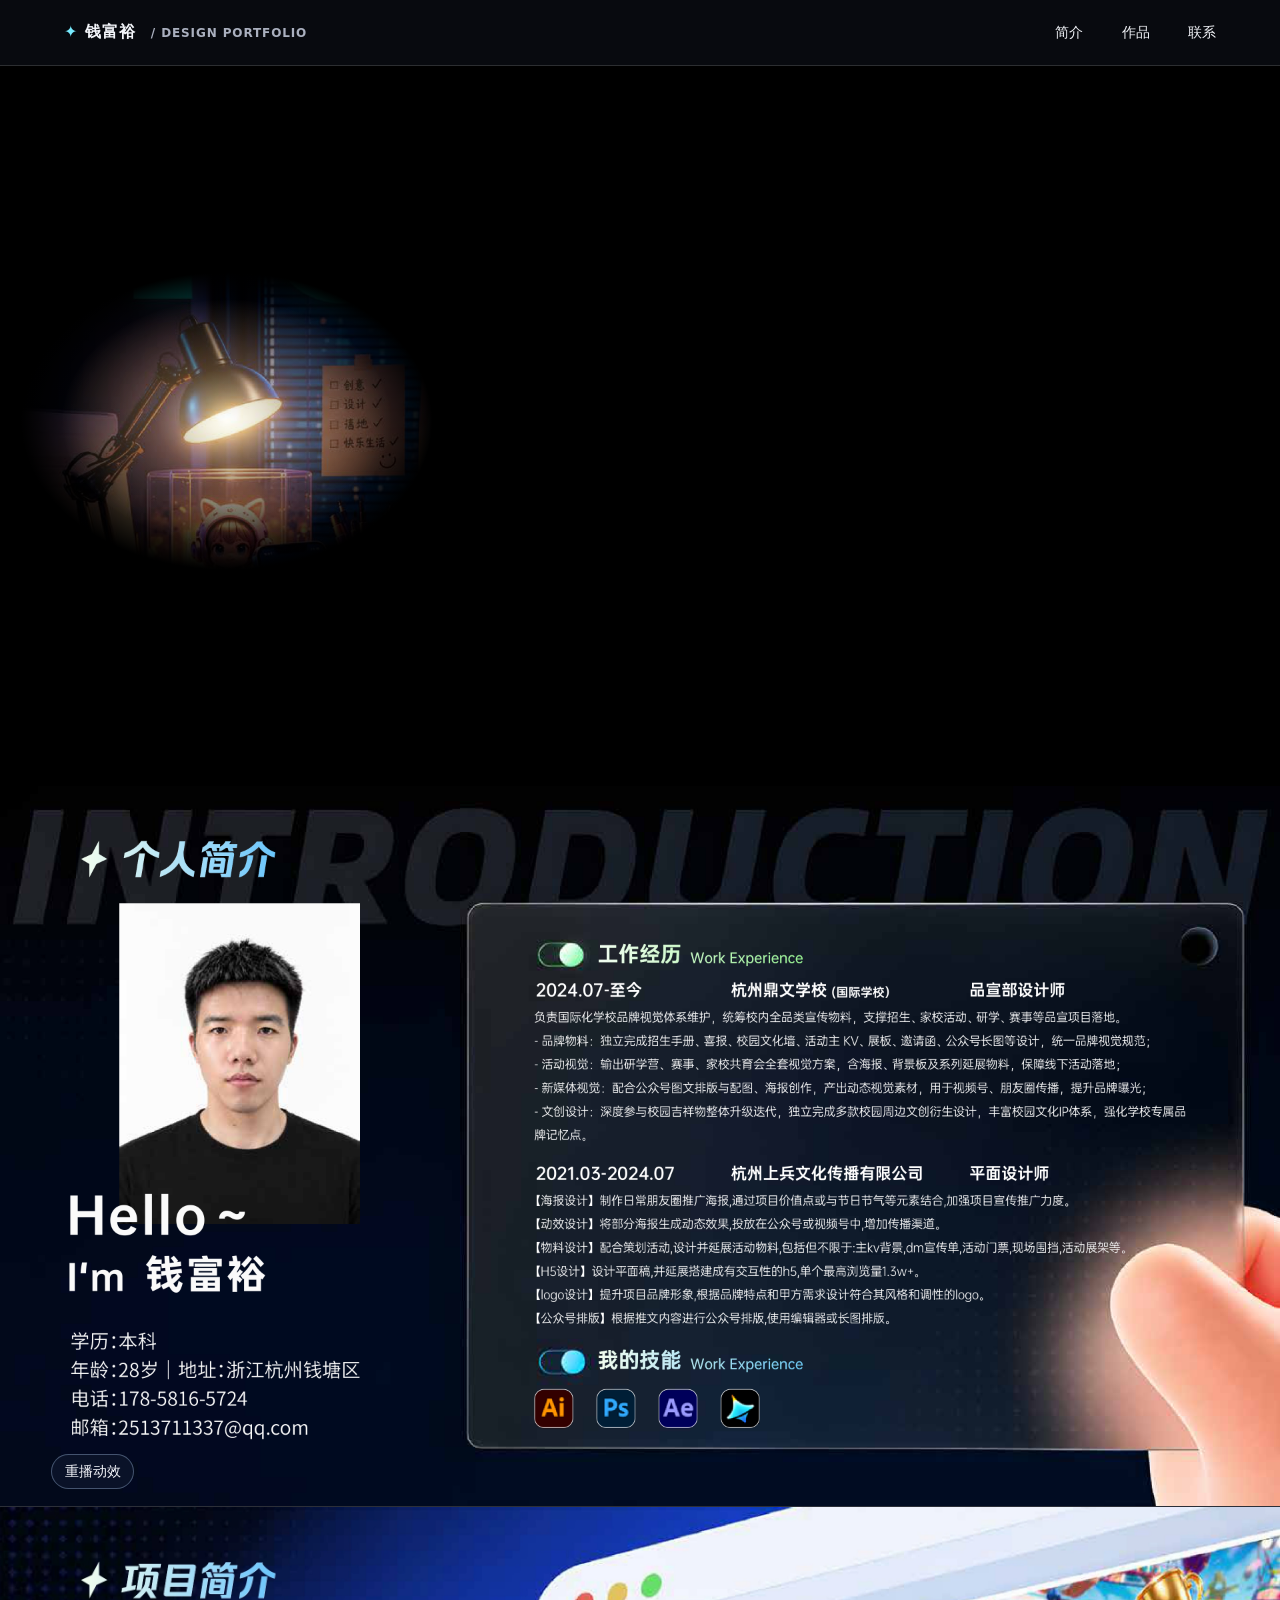
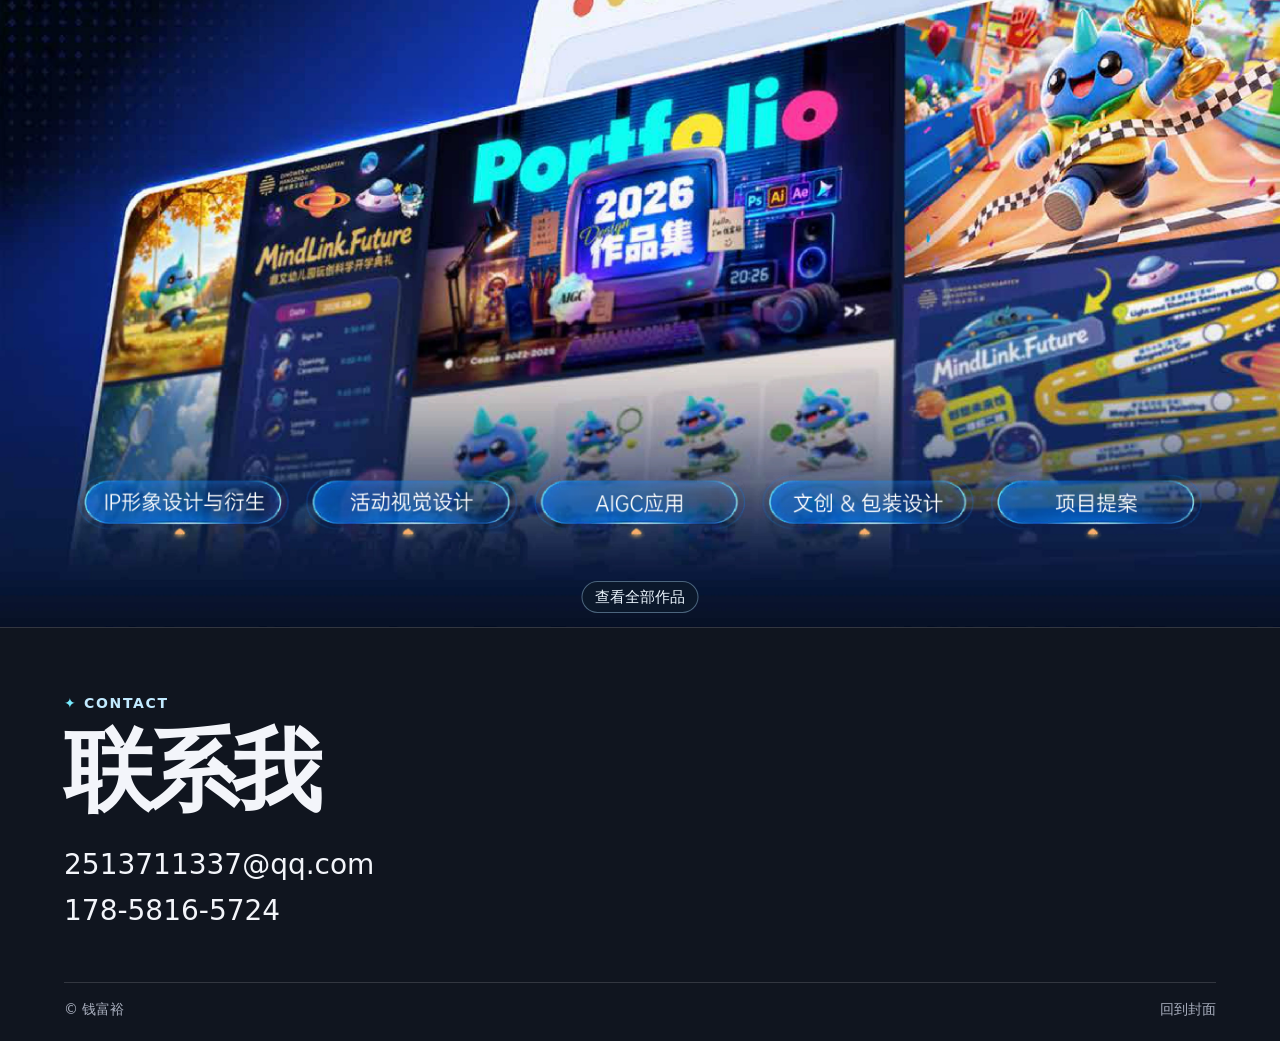
==== index.html @ 204f8e13 "Refresh portfolio artwork and feature Fun Sports Day under AIGC" ====
<!doctype html>
<html lang="zh-CN">
<head>
<meta charset="utf-8">
<meta name="viewport" content="width=device-width, initial-scale=1">
<meta name="description" content="钱富裕的视觉品牌设计作品集，涵盖 IP 形象、活动视觉、AIGC、文创包装与项目提案。">
<title>钱富裕 · 视觉品牌设计作品集</title>
<link rel="stylesheet" href="style.css?v=14">
<script defer src="app.js?v=14"></script>
<noscript><style>.cover .lamp-darkness{display:none!important}</style></noscript>
</head>
<body>
<header class="bar"><a class="brand" href="#home"><span class="mark">✦</span> 钱富裕 <span class="brand-en">/ DESIGN PORTFOLIO</span></a><nav aria-label="网站导航"><a href="#about">简介</a><a href="#work">作品</a><a href="#contact">联系</a></nav></header>
<main id="home">
<section class="cover is-lamp-starting" aria-label="钱富裕 2026 视觉品牌设计作品集">
<picture class="cover-art">
<source media="(max-width: 760px)" srcset="media/cover-960.webp?v=14 960w, media/cover-1440.webp?v=14 1440w" sizes="100vw">
<img src="media/cover-latest.webp?v=14" width="3840" height="2160" alt="原版作品集封面：霓虹色 Portfolio 字样与显示着 2026 作品集的复古电脑" decoding="async" fetchpriority="high">
</picture>
<picture class="cover-art cover-off" aria-hidden="true">
<source media="(max-width: 760px)" srcset="media/cover-off-960.webp?v=14 960w, media/cover-off-1440.webp?v=14 1440w" sizes="100vw">
<img src="media/cover-off-latest.webp?v=14" width="3840" height="2160" alt="" decoding="async" fetchpriority="high">
</picture>
<div class="lamp-darkness" aria-hidden="true"></div><div class="lamp-glow" aria-hidden="true"></div>
<div class="ambient" aria-hidden="true"></div><div class="spill" aria-hidden="true"></div><div class="screen" aria-hidden="true"><span class="crt-tear"></span></div>
<button class="light-control" type="button" aria-label="点亮电脑屏幕" aria-pressed="false"></button>
<a class="cover-next" href="#about" aria-label="浏览个人简介"></a>
</section>
<section id="about" class="about" aria-labelledby="about-title">
<div class="intro-art" aria-hidden="true">
<img class="intro-base" loading="lazy" fetchpriority="low" src="media/intro-base-complete.webp?v=14" width="3840" height="2160" alt="">
<div class="intro-grip">
<img loading="lazy" fetchpriority="low" src="media/intro-grip-latest.webp?v=14" width="2448" height="1815" alt="">
<div class="intro-copy">
<img loading="lazy" fetchpriority="low" src="media/intro-copy-latest.webp?v=14" width="2448" height="1815" alt="">
<img loading="lazy" fetchpriority="low" src="media/intro-copy-latest.webp?v=14" width="2448" height="1815" alt="">
<img loading="lazy" fetchpriority="low" src="media/intro-copy-latest.webp?v=14" width="2448" height="1815" alt="">
</div>
</div>
<img class="intro-final" loading="lazy" fetchpriority="low" src="media/intro-final-latest.webp?v=14" width="3840" height="2160" alt="">
</div>
<div class="about-inner">
<div class="profile"><p class="eyebrow"><span>✦</span> 个人简介</p><img src="media/portrait.webp" width="251" height="334" alt="钱富裕的肖像" loading="lazy"><h1 id="about-title"><span>Hello~</span><br>我是钱富裕</h1><p>视觉品牌设计师 · 5 年经验<br>浙江杭州 · 本科</p></div>
<div class="throw-stage">
<article class="glass"><div class="glass-copy">
<p class="eyebrow"><span class="switch"></span> 工作经历 <small>Work Experience</small></p>
<div class="job"><div class="job-top"><h2>杭州鼎文学校（国际学校）</h2><time>2024.07 — 至今</time></div><p class="role">品宣部设计师</p><p>维护学校品牌视觉体系，负责招生物料、校园活动主视觉及新媒体设计，参与校园吉祥物迭代与文创衍生。</p></div>
<div class="job"><div class="job-top"><h2>杭州上兵文化传播有限公司</h2><time>2021.03 — 2024.07</time></div><p class="role">平面设计师</p><p>负责推广海报、活动视觉及物料延展，并参与动效、H5、标志设计与公众号排版。</p></div>
<p class="eyebrow skill-title"><span class="switch blue"></span> 我的技能</p><ul class="skills"><li>Illustrator</li><li>Photoshop</li><li>After Effects</li></ul>
</div></article>

</div>
</div>
<button id="replay" class="replay" type="button" hidden>重播动效</button>
</section>
<section id="work" class="work-section" aria-labelledby="work-title">
<div class="work-curtain" hidden>
<img class="project-back" loading="lazy" fetchpriority="low" src="media/project-back.webp?v=14" width="2880" height="1620" alt="">
<img class="project-lights" loading="lazy" fetchpriority="low" src="media/project-lights.webp?v=14" width="2880" height="192" alt="">
<div class="curtain-categories" role="group" aria-label="浏览作品分类"></div>
<button class="curtain-all" type="button">查看全部作品</button>
</div>
<div class="work wrap">
<div class="work-head"><h2 id="work-title" tabindex="-1">精选作品 <span>Portfolio</span></h2><button class="replay work-index" type="button" hidden>分类导航</button></div>
<div id="filters" class="filters" aria-label="按项目类型筛选"></div><div id="projects" class="projects"></div>
</div>
</section>
</main>
<footer id="contact"><div class="wrap"><p class="eyebrow"><span>✦</span> CONTACT</p><h2>联系我</h2><a href="mailto:2513711337@qq.com">2513711337@qq.com</a><a href="tel:+8617858165724">178-5816-5724</a><div class="footer-end"><span>© 钱富裕</span><a href="#home">回到封面</a></div></div></footer>
<dialog id="detail" aria-labelledby="case-title"><div class="dialog-bar"><p>项目详情</p><form method="dialog"><button aria-label="关闭项目">关闭 <span aria-hidden="true">×</span></button></form></div><div class="case-content"><p id="case-category" class="eyebrow"></p><h2 id="case-title"></h2><p id="case-description"></p><div id="case-images"></div></div></dialog>
</body>
</html>
---- style.css ----
:root{color-scheme:dark;--ink:#f3f5fa;--sub:#aab0bf;--rim:#ffffff25;--accent:#78ebff;--bg:#090b10}
*{box-sizing:border-box}html{scroll-behavior:smooth;scroll-padding-top:70px}body{margin:0;background:var(--bg);color:var(--ink);font:16px/1.65 Inter,system-ui,"PingFang SC","Microsoft YaHei",sans-serif}body:has(dialog[open]){overflow:hidden}a{color:inherit;text-decoration:none}button{font:inherit;color:inherit;cursor:pointer}button:focus-visible,a:focus-visible{outline:2px solid var(--accent);outline-offset:5px}img{display:block;max-width:100%}h1,h2,p{margin:0}.bar{height:66px;background:#090b10ee;backdrop-filter:blur(16px);display:flex;align-items:center;justify-content:space-between;padding:0 max(5vw,20px);position:sticky;top:0;z-index:5;border-bottom:1px solid var(--rim)}.brand{font-weight:700;letter-spacing:.055em}.mark,.eyebrow span{color:var(--accent)}.brand-en{font-size:12px;color:var(--sub);margin-left:9px}.bar nav{display:flex;gap:clamp(18px,3vw,46px);font-size:14px}.bar a:hover,footer a:hover{color:var(--accent)}.cover{position:relative;isolation:isolate;max-width:min(100%,calc((100svh - 66px) * 16 / 9));margin:auto;overflow:hidden}.cover-art{display:block}.cover-art img{width:100%;height:auto}.screen,.spill{position:absolute;pointer-events:none;opacity:var(--light,0);transition:opacity .25s}.screen{inset:32% 35.6% 29.7% 36.4%;border-radius:13%;background:radial-gradient(ellipse at var(--sx,50%) var(--sy,50%),#d3fbff 0%,#72acff90 27%,#5667ff22 74%);mix-blend-mode:screen;box-shadow:0 0 26px #619bff,0 0 9px #c0eeff inset}.spill{inset:10% 19% 2%;background:radial-gradient(ellipse,#6c68ff40,transparent 67%);mix-blend-mode:screen}.light-control,.cover-next{position:absolute;border:0;background:none}.light-control{inset:32% 35.6% 29.7% 36.4%;border-radius:13%;cursor:crosshair}.cover-next{inset:87% 2.3% 1% 88%;border-radius:10px}
.about{position:relative;background:#080c16;border-bottom:1px solid var(--rim)}
.intro-art{position:relative;isolation:isolate;aspect-ratio:16/9;overflow:hidden;width:min(100%,1920px);margin:auto}
.intro-art img{width:100%;height:100%}
.intro-base,.intro-final,.intro-grip,.intro-copy,.intro-copy img{position:absolute}
.intro-base,.intro-final,.intro-copy,.intro-copy img{inset:0}
.intro-grip{inset:15.9722% 0 0 36.25%;opacity:0;transform-origin:90% 65%}
.intro-copy img{opacity:0}
.intro-copy img:nth-child(1){clip-path:inset(0 0 59% 0)}
.intro-copy img:nth-child(2){clip-path:inset(41% 0 28% 0)}
.intro-copy img:nth-child(3){clip-path:inset(72% 0 0 0)}
.intro-art.is-ready .intro-final{opacity:0}
.intro-art.is-playing .intro-grip{animation:intro-swing 1.32s both}
.intro-art.is-playing .intro-copy img{animation:intro-type .46s 1.36s both}
.intro-art.is-playing .intro-copy img:nth-child(2){animation-delay:1.51s}
.intro-art.is-playing .intro-copy img:nth-child(3){animation-delay:1.66s}
.intro-art.is-playing .intro-final{animation:intro-freeze .16s 2.16s both}
@keyframes intro-swing{
  0%{opacity:0;transform:translateX(108%) rotate(16deg)}
  18%{opacity:1}
  54%{transform:translateX(-2.4%) rotate(-4.5deg)}
  73%{transform:translateX(.8%) rotate(2deg)}
  89%{transform:translateX(-.25%) rotate(-.7deg)}
  100%{opacity:1;transform:none}
}
@keyframes intro-type{from{opacity:0}to{opacity:1}}
@keyframes intro-freeze{to{opacity:1}}
.about-inner{position:absolute;width:1px;height:1px;padding:0;margin:-1px;overflow:hidden;clip-path:inset(50%);white-space:nowrap}
.wrap{width:min(90%,1320px);margin:auto}
.eyebrow{font-size:14px;font-weight:700;letter-spacing:.12em;color:#c1eaff}
.replay,.filters button,.dialog-bar button{background:none;border:1px solid var(--rim);border-radius:999px;padding:7px 15px;font-size:14px}
.replay{display:block;margin:12px max(5vw,20px) 16px auto}.replay[hidden]{display:none}
.replay:hover,.filters button:hover,.dialog-bar button:hover{border-color:var(--accent)}
.work{padding:clamp(62px,9vw,144px) 0}.work-head{display:flex;justify-content:space-between;align-items:end;gap:16px;margin-bottom:22px}.work-head h2,footer h2{font-size:clamp(42px,7vw,104px);line-height:1.08;letter-spacing:-.065em;margin-top:8px}.work-head>p{color:var(--sub)}.filters{display:flex;flex-wrap:wrap;gap:8px;margin:28px 0 24px}.filters button[aria-pressed=true]{background:var(--ink);color:var(--bg);border-color:var(--ink)}.projects{display:grid;grid-template-columns:repeat(2,minmax(0,1fr));gap:clamp(18px,3vw,42px)}.project{text-align:left;padding:0;border:0;background:none;min-width:0}.project-visual{display:block;aspect-ratio:16/10;overflow:hidden;border-radius:10px;background:#171f2b}.project img{width:100%;height:100%;object-fit:cover;transition:transform .45s}.project:hover img{transform:scale(1.045)}.project strong,.project small{display:block}.project strong{font-size:clamp(19px,2.35vw,34px);margin-top:10px;line-height:1.25}.project small{font-size:14px;color:var(--sub);margin-top:4px}footer{background:#10151f;border-top:1px solid var(--rim);padding:64px 0 20px}footer h2{margin-bottom:22px}footer .wrap>a{display:block;width:fit-content;font-size:clamp(16px,2.3vw,28px)}.footer-end{border-top:1px solid var(--rim);margin-top:48px;padding-top:15px;display:flex;justify-content:space-between;color:var(--sub);font-size:14px}
dialog{background:#111722;color:var(--ink);border:1px solid var(--rim);width:min(1040px,96vw);max-height:92svh;padding:0;border-radius:16px}dialog::backdrop{background:#03060add;backdrop-filter:blur(5px)}.dialog-bar{position:sticky;top:0;background:#111722f7;display:flex;align-items:center;justify-content:space-between;border-bottom:1px solid var(--rim);padding:12px clamp(16px,4vw,48px);z-index:1}.case-content{padding:clamp(16px,4vw,48px)}.case-content h2{font-size:clamp(28px,5vw,64px);line-height:1.16;margin:10px 0}.case-content>p:not(.eyebrow){color:var(--sub);margin-bottom:26px}.case-content figure{margin:0 0 12px}.case-content img{width:100%;height:auto;border-radius:5px;background:#0a0e17}
@media(max-width:680px){.brand-en{display:none}.work-head{align-items:start;flex-direction:column;gap:8px}.projects{grid-template-columns:1fr}.bar{height:58px}html{scroll-padding-top:60px}.cover-next{inset:79% 0 0 81%}}
@media(prefers-reduced-motion:reduce){*,*::before,*::after{scroll-behavior:auto!important;animation:none!important;transition:none!important}.intro-art.is-ready .intro-final{opacity:1}.cover .crt-tear{display:none}}

.ambient{position:absolute;inset:0;pointer-events:none;opacity:var(--ambient,0);background:radial-gradient(ellipse 33% 50% at var(--ax,50%) var(--ay,50%),#c4c9ff42 0%,#8184ff25 28%,#58d7ff14 53%,transparent 100%);mix-blend-mode:screen;transition:opacity .28s}
.screen{overflow:hidden;isolation:isolate;opacity:calc(var(--powered,0) * var(--light,0));transition:opacity .32s,box-shadow .32s}
.screen::after,.crt-tear{position:absolute;inset:0;pointer-events:none}
.screen::after{content:"";background:repeating-linear-gradient(0deg,transparent 0 2px,#07173d50 2px 4px);opacity:.32}
.crt-tear{opacity:0;background:repeating-linear-gradient(0deg,#07113399 0 2px,transparent 2px 5px),linear-gradient(0deg,#4de9ff55,#090d3ab0 26%,#e8ffffb0 27%,#475fb7a0 31%,transparent 32% 68%,#dec7ff80 69% 73%,#101446b0 74%);mix-blend-mode:normal}
.cover.is-glitching .screen{animation:crt-flicker .78s both}
.cover.is-glitching .crt-tear{animation:crt-tear .78s steps(1,end) both}
@keyframes crt-flicker{0%,19%{opacity:.26;background:#10236c}25%,48%{opacity:.76;background:#6f9ad7}54%,76%{opacity:.32;background:#10236c}83%,100%{opacity:.96}}
@keyframes crt-tear{0%{opacity:.88;transform:translateY(-13%) scaleY(1.25)}23%{opacity:.65;transform:translateY(16%) scaleY(1.35)}50%{opacity:1;transform:translateY(-7%) scaleY(1.22)}78%{opacity:.4;transform:translateY(12%)}100%{opacity:0;transform:none}}

.cover>.cover-off{position:absolute;inset:0;opacity:1;transition:opacity .36s ease}
.cover.is-powered>.cover-off{opacity:0}
.cover.is-glitching>.cover-off{animation:crt-power-img .78s both}
@keyframes crt-power-img{0%,19%{opacity:1}25%,46%{opacity:.35}54%,75%{opacity:1}83%,100%{opacity:0}}
.work-section{position:relative;isolation:isolate}
.work-curtain{position:relative;aspect-ratio:16/9;width:min(100%,1920px,calc(90svh * 16 / 9));margin:auto;overflow:hidden;background:#090b10}
.work-curtain[hidden]{display:none}
.project-back,.project-lights{position:absolute;left:0;width:100%;height:auto}
.project-back{top:0}
.project-lights{top:77.7778%;z-index:2}
.work-section.is-closed>.work{display:none}
.work-section.is-opening .work-curtain{position:absolute;inset:0 0 auto;z-index:2;background:transparent;pointer-events:none}
.work-section.is-opening .project-back{animation:project-back-up 1.08s cubic-bezier(.42,0,.2,1) both}
.work-section.is-opening .project-lights{animation:project-lights-down 1.08s cubic-bezier(.42,0,.2,1) both}
.work-section.is-opening .work-curtain::after{content:"";position:absolute;inset:auto 0 0;height:31%;z-index:1;background:linear-gradient(transparent,#090b10 89%);animation:project-fade 1.08s ease both}
@keyframes project-back-up{to{transform:translateY(-105%)}}
@keyframes project-lights-down{to{transform:translateY(230%);opacity:0}}
@keyframes project-fade{0%,62%{opacity:1}100%{opacity:0}}

#replay{position:absolute;z-index:3;left:max(4vw,18px);bottom:2.4%;margin:0;background:#0c142bd9;border-color:#b8d8fb55;font-size:clamp(12px,1.4vw,14px);padding:.34em .9em;backdrop-filter:blur(12px)}
.work-section{background:radial-gradient(ellipse at 88% 3%,#1a2a22 0%,transparent 50%),linear-gradient(145deg,#10202c,#090b10 70%)}
.work-section>.work{width:min(96%,1860px);padding:clamp(17px,2.6vh,38px) 0;min-height:calc(100svh - 66px);display:flex;flex-direction:column}
.work-section.is-closed>.work{display:none}
.work-section .work-head{margin:0}
.work-section .work-head h2{font-size:clamp(32px,4.6vw,72px);margin:0;display:flex;flex-wrap:wrap;align-items:baseline;column-gap:.28em}
.work-head h2 span{color:#9db2bf;font-weight:500;font-size:.55em;letter-spacing:-.04em}
.work-section .filters{margin:clamp(9px,1.8vh,20px) 0;gap:6px}
.work-section .filters button{padding:.25em .75em}
.work-section .projects{flex:1;grid-template-columns:repeat(3,minmax(0,1fr));gap:clamp(6px,1vw,15px)}
.projects.is-all{grid-template-rows:repeat(3,minmax(105px,1fr));height:max(335px,calc(100svh - 205px))}
.projects.is-all .project:nth-child(1){grid-row:1 / span 2;grid-column:1}
.projects.is-all .project:nth-child(2){grid-row:1;grid-column:2}
.projects.is-all .project:nth-child(3){grid-row:2;grid-column:2}
.projects.is-all .project:nth-child(4){grid-row:1 / span 2;grid-column:3}
.projects.is-all .project:nth-child(n+5){grid-row:3}
.work-section .project{position:relative;overflow:hidden;min-height:0;isolation:isolate;border:1px solid #cdeaff2a;border-radius:clamp(9px,1.3vw,22px);background:#0e1923;transition:border-color .25s,box-shadow .25s}
.work-section .project:hover{border-color:#d3efff79;box-shadow:0 8px 25px #0005}
.work-section .project-visual{position:absolute;inset:0;height:100%;aspect-ratio:auto;border-radius:0}
.project-visual::after{content:"";position:absolute;inset:0;background:linear-gradient(180deg,#08131a00 26%,#08131a42 50%,#08131aef 100%)}
.project-caption{position:absolute;z-index:1;inset:auto 0 0;padding:clamp(9px,1.1vw,20px);display:flex;flex-direction:column;gap:3px}
.work-section .project strong{margin:0;font-size:clamp(15px,1.7vw,28px);text-shadow:0 1px 6px #0009}
.work-section .project small{margin:0;color:#d4e1e8;font-size:clamp(12px,1vw,15px)}

@media(max-width:680px){
  #replay{bottom:1.6%;left:3%;font-size:11px}
  .work-section>.work{min-height:calc(100svh - 58px)}
  .work-section .projects{grid-template-columns:repeat(2,minmax(0,1fr));height:auto}
  .projects.is-all{grid-template-rows:none;grid-auto-rows:minmax(112px,1fr)}
  .projects.is-all .project:nth-child(n){grid-area:auto}
  .projects.is-all .project:nth-child(1){grid-column:1/-1;min-height:134px}
}

.curtain-categories{position:absolute;z-index:3;top:78.2%;left:5.775%;width:88.45%;height:9.8%;display:grid;grid-template-columns:repeat(5,minmax(0,1fr));gap:.8%}
.curtain-categories button{position:relative;padding:0;border:0;background:transparent;isolation:isolate;touch-action:manipulation}
.curtain-categories button::before{content:"";position:absolute;inset:14% 4.5% 15%;border-radius:999px;border:1px solid #c7f6ff;opacity:0;background:linear-gradient(180deg,#71e8ff44,#136fff14);box-shadow:0 0 1.2em #38baff;transition:opacity .18s}
.curtain-categories button:is(:hover,:focus-visible,.is-selected)::before{opacity:1}
.curtain-categories button:focus-visible{outline-offset:-4px;border-radius:999px}
.curtain-categories button.is-selected::before{background:#77eaff55;box-shadow:0 0 1.8em #59dcff}
.work-section.is-opening .curtain-categories{animation:project-lights-down 1.08s cubic-bezier(.42,0,.2,1) both}
.work-section .work-head{align-items:center;justify-content:space-between;flex-direction:row}
.work-index{margin:0;white-space:nowrap}

.work-section .projects:not(.is-all){display:grid;grid-template-columns:minmax(0,1fr);grid-auto-rows:max-content;height:auto}
.projects:not(.is-all) .project{width:100%;aspect-ratio:16/7;min-height:0}
.projects:not(.is-all) .project-caption{padding:clamp(12px,2vw,30px)}
@media(max-width:680px){.projects:not(.is-all) .project{aspect-ratio:16/9}}

.lamp-darkness,.lamp-glow{display:none;position:absolute;inset:0;pointer-events:none}
.cover.is-lamp-starting .lamp-darkness{display:block;z-index:4;background:#000}
.cover.is-lamp-starting .lamp-glow{display:block;z-index:5;opacity:0;mix-blend-mode:screen}
.work-section .projects.is-packaging{
  grid-template-columns:repeat(3,minmax(0,1fr));
  grid-auto-rows:minmax(0,1fr);
  height:max(345px,calc(100svh - 205px));
}
.projects.is-packaging .project{height:100%;aspect-ratio:auto}
@media(max-width:680px){
  .work-section .projects.is-packaging{gap:5px;height:max(290px,calc(100svh - 231px))}
  .projects.is-packaging .project-caption{padding:8px 5px}
  .projects.is-packaging .project strong{font-size:clamp(12px,3.1vw,16px)}
  .projects.is-packaging .project small{font-size:11px}
}
@media(prefers-reduced-motion:reduce){.cover.is-lamp-starting :is(.lamp-darkness,.lamp-glow){display:none}}

.curtain-all{position:absolute;z-index:3;left:50%;bottom:2%;transform:translateX(-50%);border:1px solid #b1ddff64;border-radius:999px;background:#0b182b;color:#edf7ff;padding:.18em .85em;font-size:clamp(11px,1.15vw,15px);white-space:nowrap}
.curtain-all:hover{border-color:var(--accent);box-shadow:0 0 12px #49c9ff52}
.work-section.is-opening .curtain-all{opacity:0}

.project-featured{position:absolute;z-index:2;top:12px;left:12px;border:1px solid #dff4b575;border-radius:999px;padding:3px 10px;background:#192915e8;color:#edffcf;font-size:clamp(11px,1vw,14px);font-weight:650}
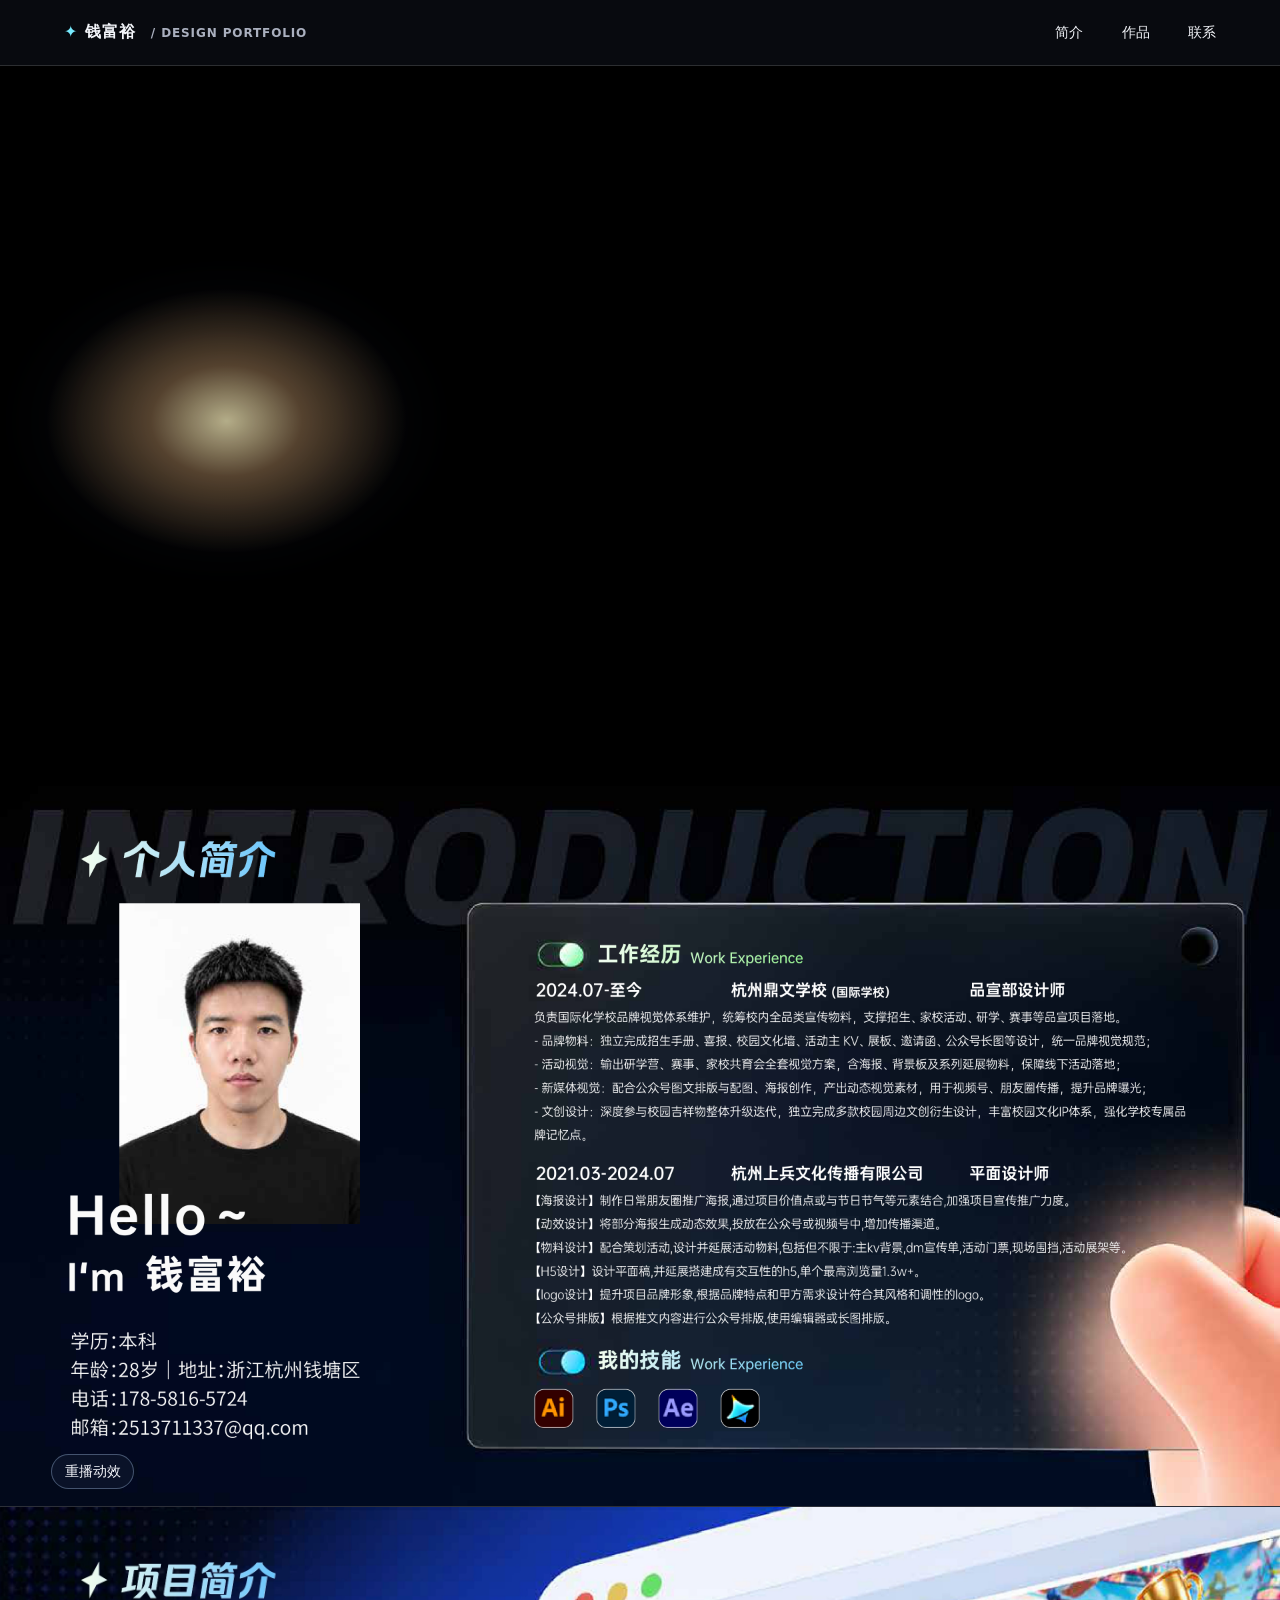
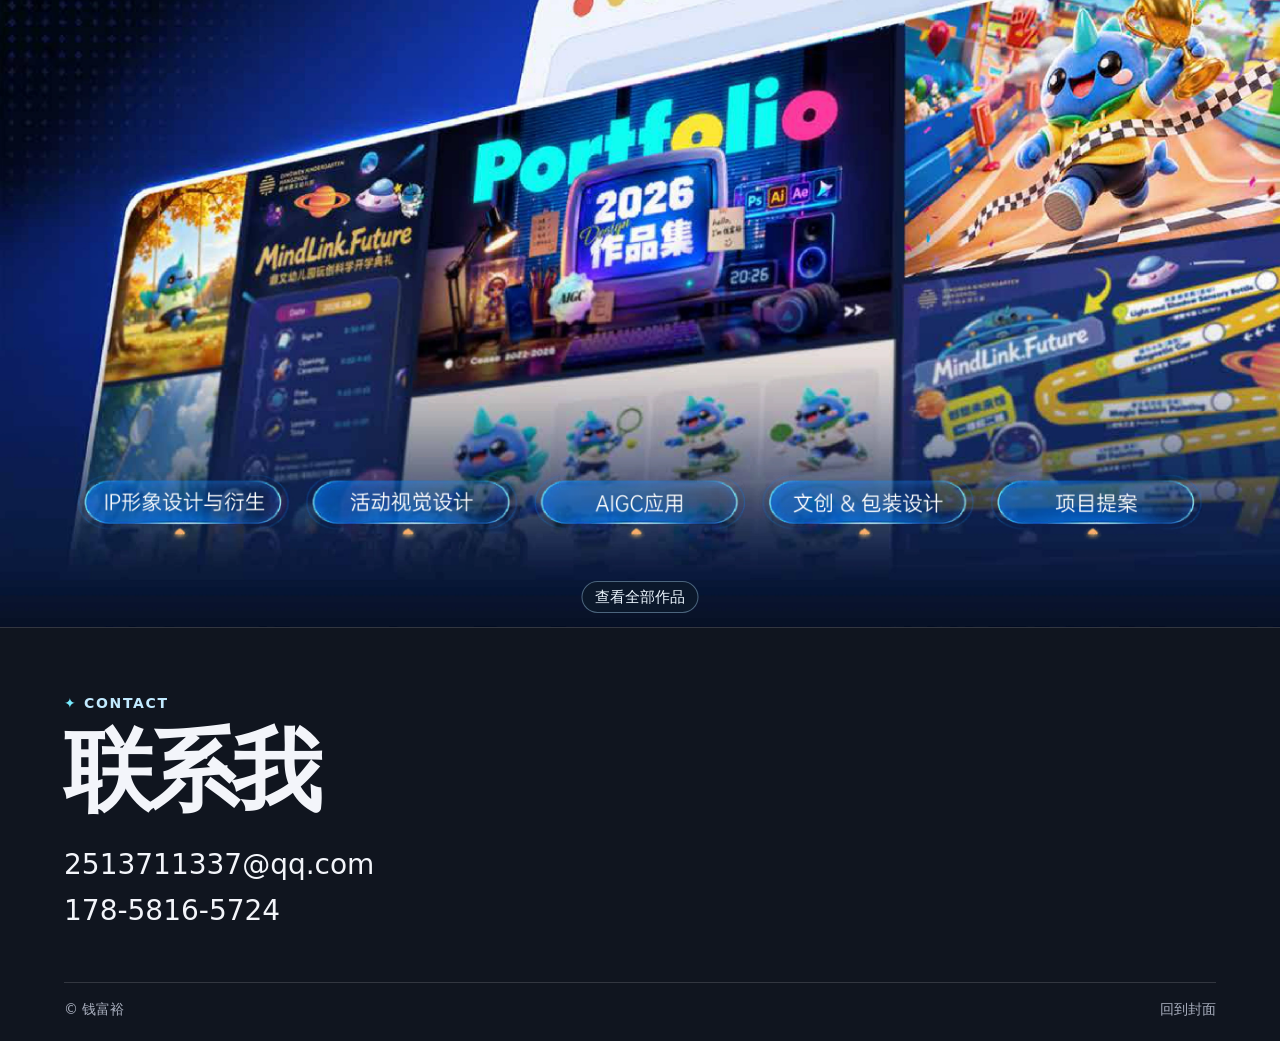
==== commit 9b50a48e: "Restore swimming to all work and recrop two project covers" ====
--- a/index.html
+++ b/index.html
@@ -5,8 +5,8 @@
 <meta name="viewport" content="width=device-width, initial-scale=1">
 <meta name="description" content="钱富裕的视觉品牌设计作品集，涵盖 IP 形象、活动视觉、AIGC、文创包装与项目提案。">
 <title>钱富裕 · 视觉品牌设计作品集</title>
-<link rel="stylesheet" href="style.css?v=14">
-<script defer src="app.js?v=14"></script>
+<link rel="stylesheet" href="style.css?v=15">
+<script defer src="app.js?v=15"></script>
 <noscript><style>.cover .lamp-darkness{display:none!important}</style></noscript>
 </head>
 <body>
--- a/style.css
+++ b/style.css
@@ -76,12 +76,12 @@
 .work-section .filters{margin:clamp(9px,1.8vh,20px) 0;gap:6px}
 .work-section .filters button{padding:.25em .75em}
 .work-section .projects{flex:1;grid-template-columns:repeat(3,minmax(0,1fr));gap:clamp(6px,1vw,15px)}
-.projects.is-all{grid-template-rows:repeat(3,minmax(105px,1fr));height:max(335px,calc(100svh - 205px))}
-.projects.is-all .project:nth-child(1){grid-row:1 / span 2;grid-column:1}
-.projects.is-all .project:nth-child(2){grid-row:1;grid-column:2}
-.projects.is-all .project:nth-child(3){grid-row:2;grid-column:2}
-.projects.is-all .project:nth-child(4){grid-row:1 / span 2;grid-column:3}
-.projects.is-all .project:nth-child(n+5){grid-row:3}
+.work-section .projects.is-all{grid-template-columns:repeat(12,minmax(0,1fr));grid-template-rows:repeat(3,minmax(105px,1fr));height:max(335px,calc(100svh - 205px))}
+.projects.is-all .project:nth-child(1){grid-row:1 / span 2;grid-column:1 / span 4}
+.projects.is-all .project:nth-child(2){grid-row:1;grid-column:5 / span 4}
+.projects.is-all .project:nth-child(3){grid-row:2;grid-column:5 / span 4}
+.projects.is-all .project:nth-child(4){grid-row:1 / span 2;grid-column:9 / span 4}
+.projects.is-all .project:nth-child(n+5){grid-row:3;grid-column:span 3}
 .work-section .project{position:relative;overflow:hidden;min-height:0;isolation:isolate;border:1px solid #cdeaff2a;border-radius:clamp(9px,1.3vw,22px);background:#0e1923;transition:border-color .25s,box-shadow .25s}
 .work-section .project:hover{border-color:#d3efff79;box-shadow:0 8px 25px #0005}
 .work-section .project-visual{position:absolute;inset:0;height:100%;aspect-ratio:auto;border-radius:0}
@@ -94,9 +94,9 @@
   #replay{bottom:1.6%;left:3%;font-size:11px}
   .work-section>.work{min-height:calc(100svh - 58px)}
   .work-section .projects{grid-template-columns:repeat(2,minmax(0,1fr));height:auto}
-  .projects.is-all{grid-template-rows:none;grid-auto-rows:minmax(112px,1fr)}
+  .work-section .projects.is-all{grid-template-columns:repeat(2,minmax(0,1fr));grid-template-rows:none;grid-auto-rows:minmax(112px,1fr)}
   .projects.is-all .project:nth-child(n){grid-area:auto}
-  .projects.is-all .project:nth-child(1){grid-column:1/-1;min-height:134px}
+  .projects.is-all .project:is(:first-child,:last-child){grid-column:1/-1;min-height:134px}
 }
 
 .curtain-categories{position:absolute;z-index:3;top:78.2%;left:5.775%;width:88.45%;height:9.8%;display:grid;grid-template-columns:repeat(5,minmax(0,1fr));gap:.8%}
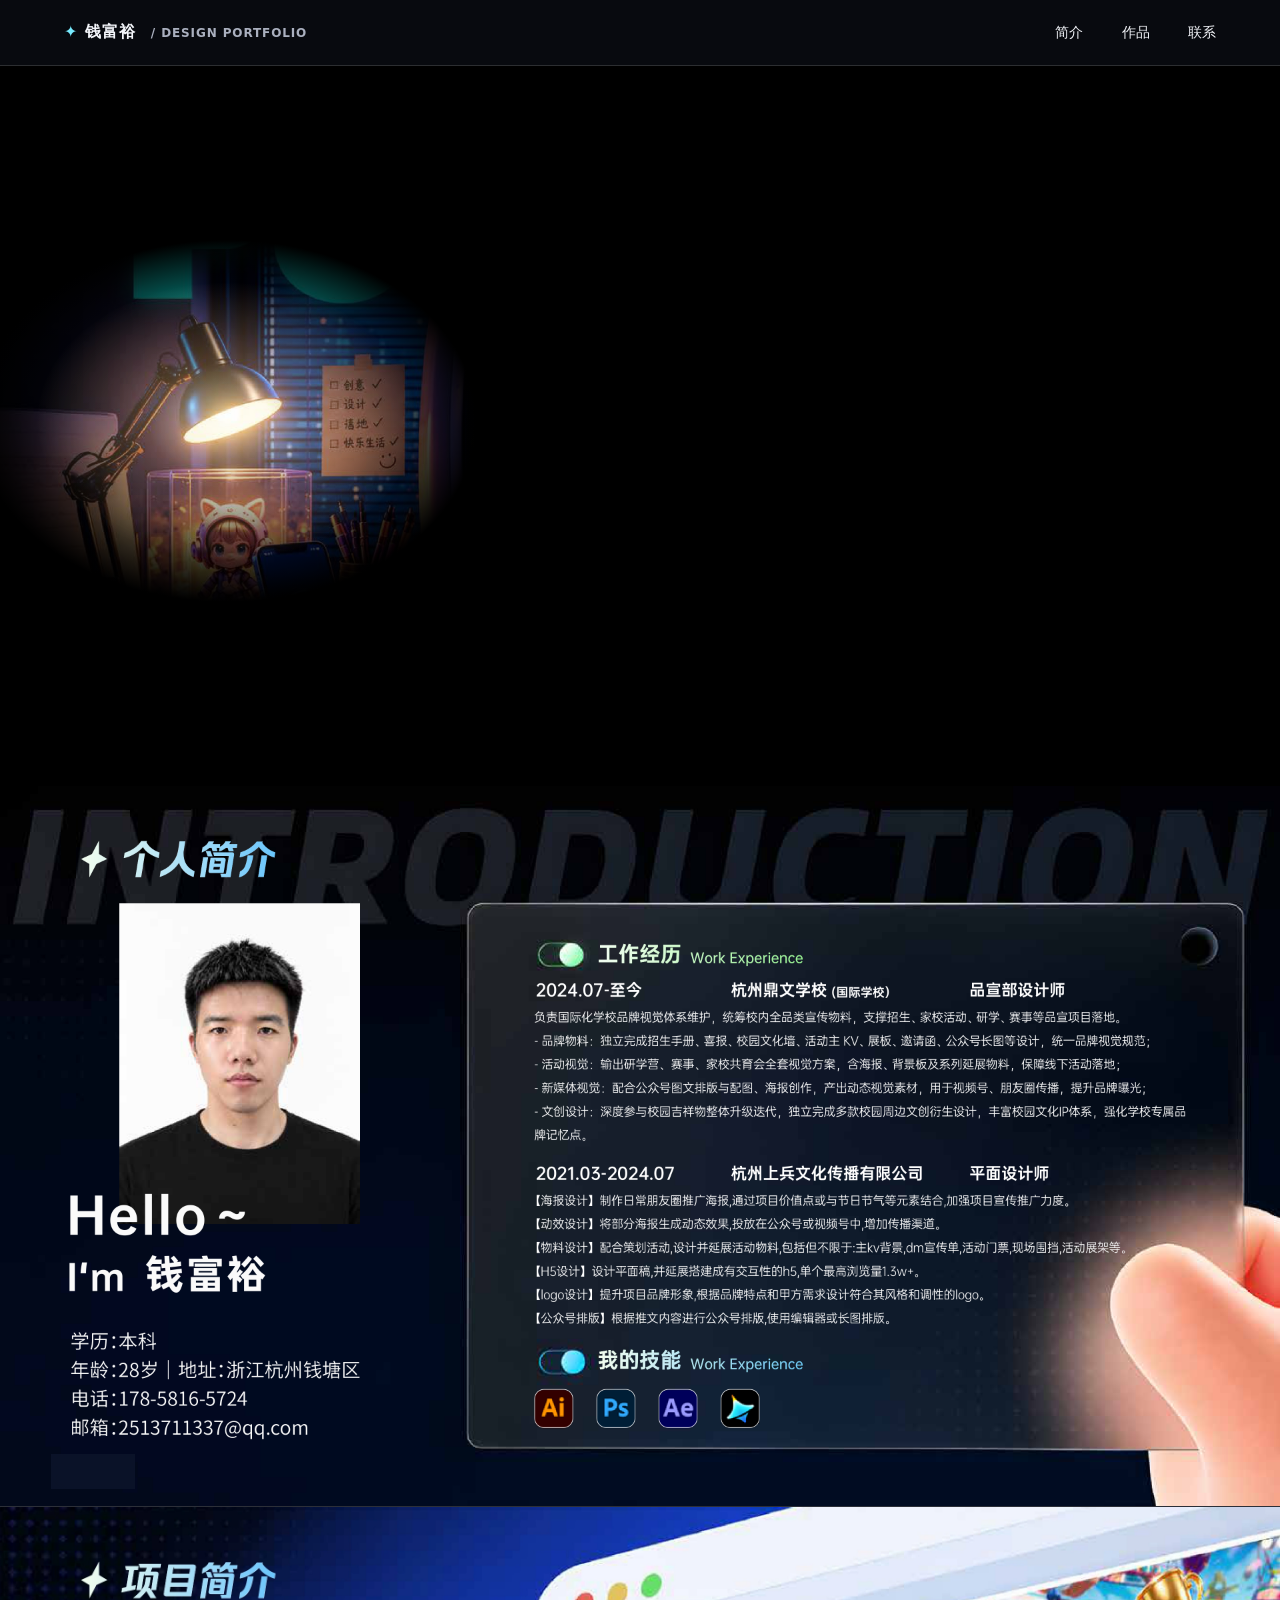
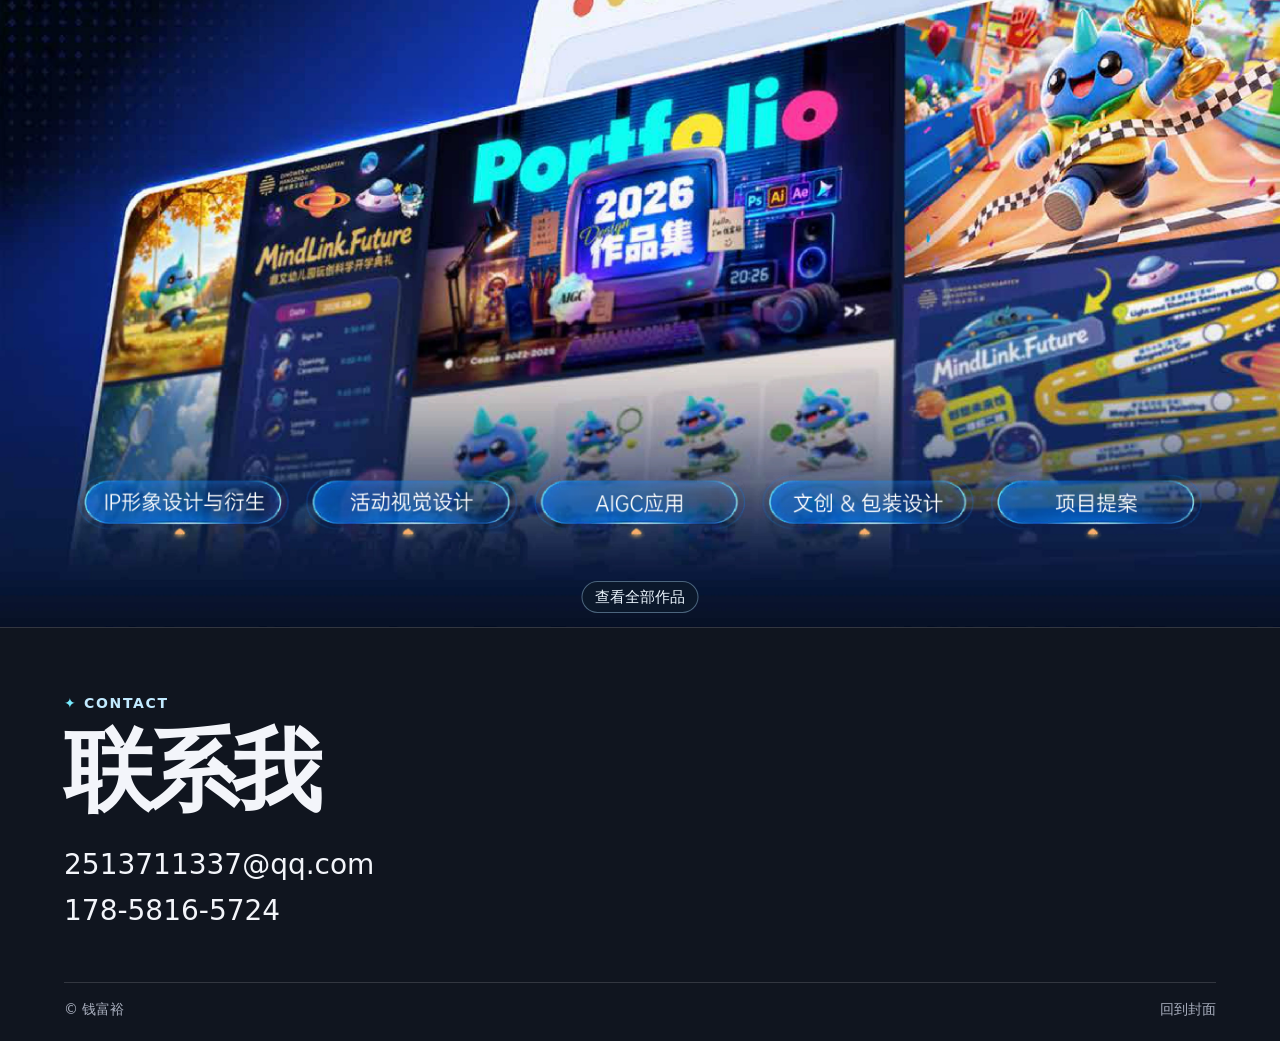
==== commit d7dc9198: "Serve the new project covers in mobile sizes" ====
--- a/index.html
+++ b/index.html
@@ -5,8 +5,8 @@
 <meta name="viewport" content="width=device-width, initial-scale=1">
 <meta name="description" content="钱富裕的视觉品牌设计作品集，涵盖 IP 形象、活动视觉、AIGC、文创包装与项目提案。">
 <title>钱富裕 · 视觉品牌设计作品集</title>
-<link rel="stylesheet" href="style.css?v=15">
-<script defer src="app.js?v=15"></script>
+<link rel="stylesheet" href="style.css?v=16">
+<script defer src="app.js?v=16"></script>
 <noscript><style>.cover .lamp-darkness{display:none!important}</style></noscript>
 </head>
 <body>
--- a/style.css
+++ b/style.css
@@ -136,3 +136,5 @@
 .work-section.is-opening .curtain-all{opacity:0}
 
 .project-featured{position:absolute;z-index:2;top:12px;left:12px;border:1px solid #dff4b575;border-radius:999px;padding:3px 10px;background:#192915e8;color:#edffcf;font-size:clamp(11px,1vw,14px);font-weight:650}
+
+.project-visual picture{display:block;width:100%;height:100%}
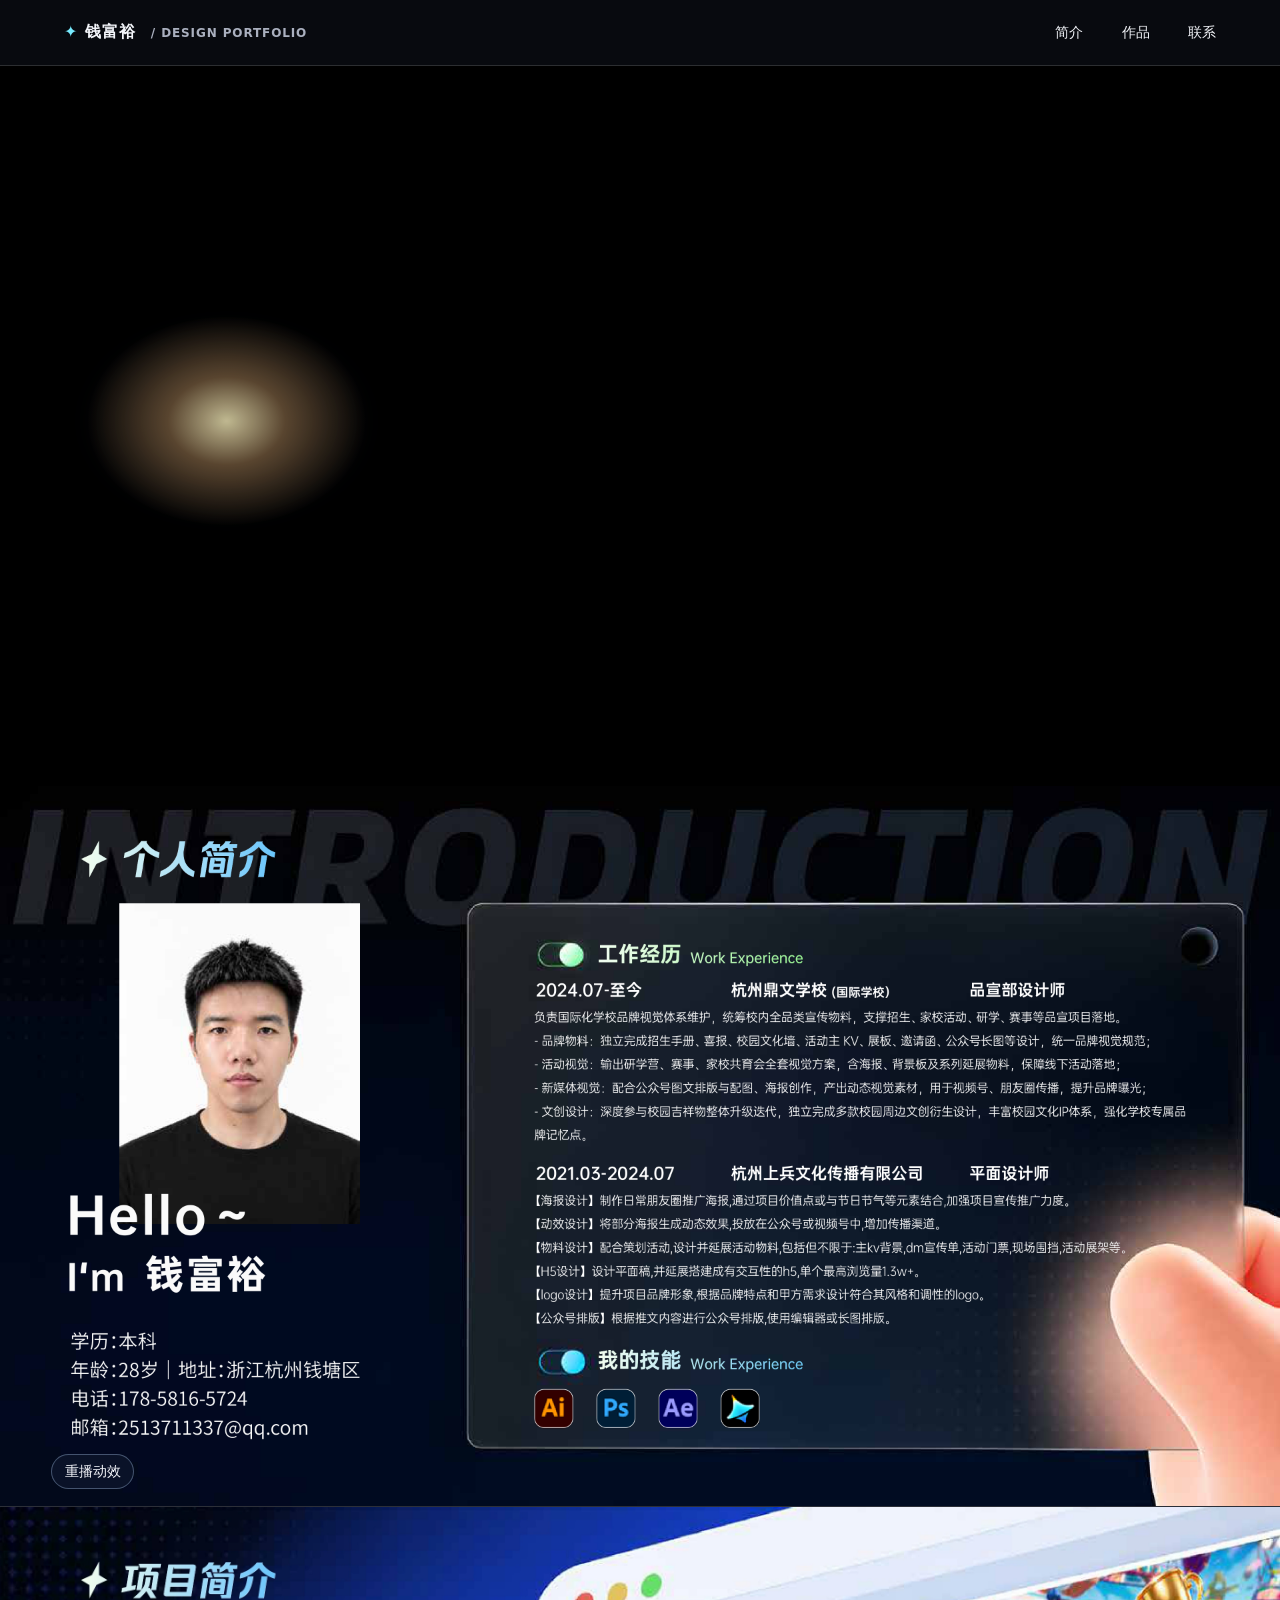
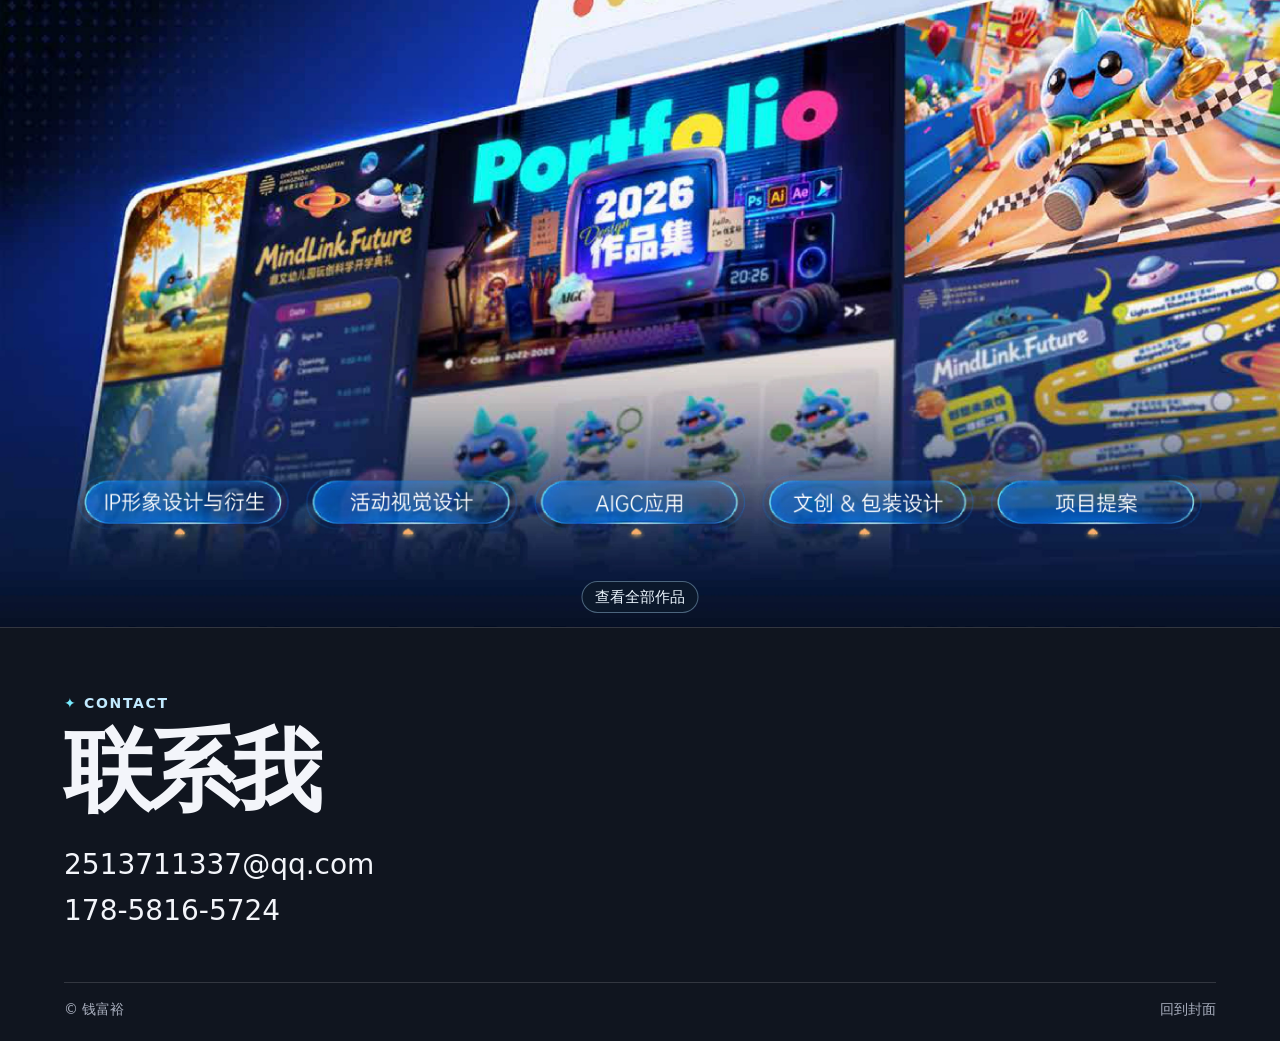
==== commit ad4c966b: "Disable artwork save gestures and omit downloads from Pages" ====
--- a/index.html
+++ b/index.html
@@ -5,8 +5,8 @@
 <meta name="viewport" content="width=device-width, initial-scale=1">
 <meta name="description" content="钱富裕的视觉品牌设计作品集，涵盖 IP 形象、活动视觉、AIGC、文创包装与项目提案。">
 <title>钱富裕 · 视觉品牌设计作品集</title>
-<link rel="stylesheet" href="style.css?v=16">
-<script defer src="app.js?v=16"></script>
+<link rel="stylesheet" href="style.css?v=17">
+<script defer src="app.js?v=17"></script>
 <noscript><style>.cover .lamp-darkness{display:none!important}</style></noscript>
 </head>
 <body>
--- a/style.css
+++ b/style.css
@@ -138,3 +138,12 @@
 .project-featured{position:absolute;z-index:2;top:12px;left:12px;border:1px solid #dff4b575;border-radius:999px;padding:3px 10px;background:#192915e8;color:#edffcf;font-size:clamp(11px,1vw,14px);font-weight:650}
 
 .project-visual picture{display:block;width:100%;height:100%}
+
+:is(.cover, .intro-art, .work-curtain, .project-visual, #case-images figure) {
+  -webkit-touch-callout: none;
+}
+:is(.cover, .intro-art, .work-curtain, .project-visual, #case-images figure) img {
+  pointer-events: none;
+  -webkit-user-drag: none;
+  user-select: none;
+}
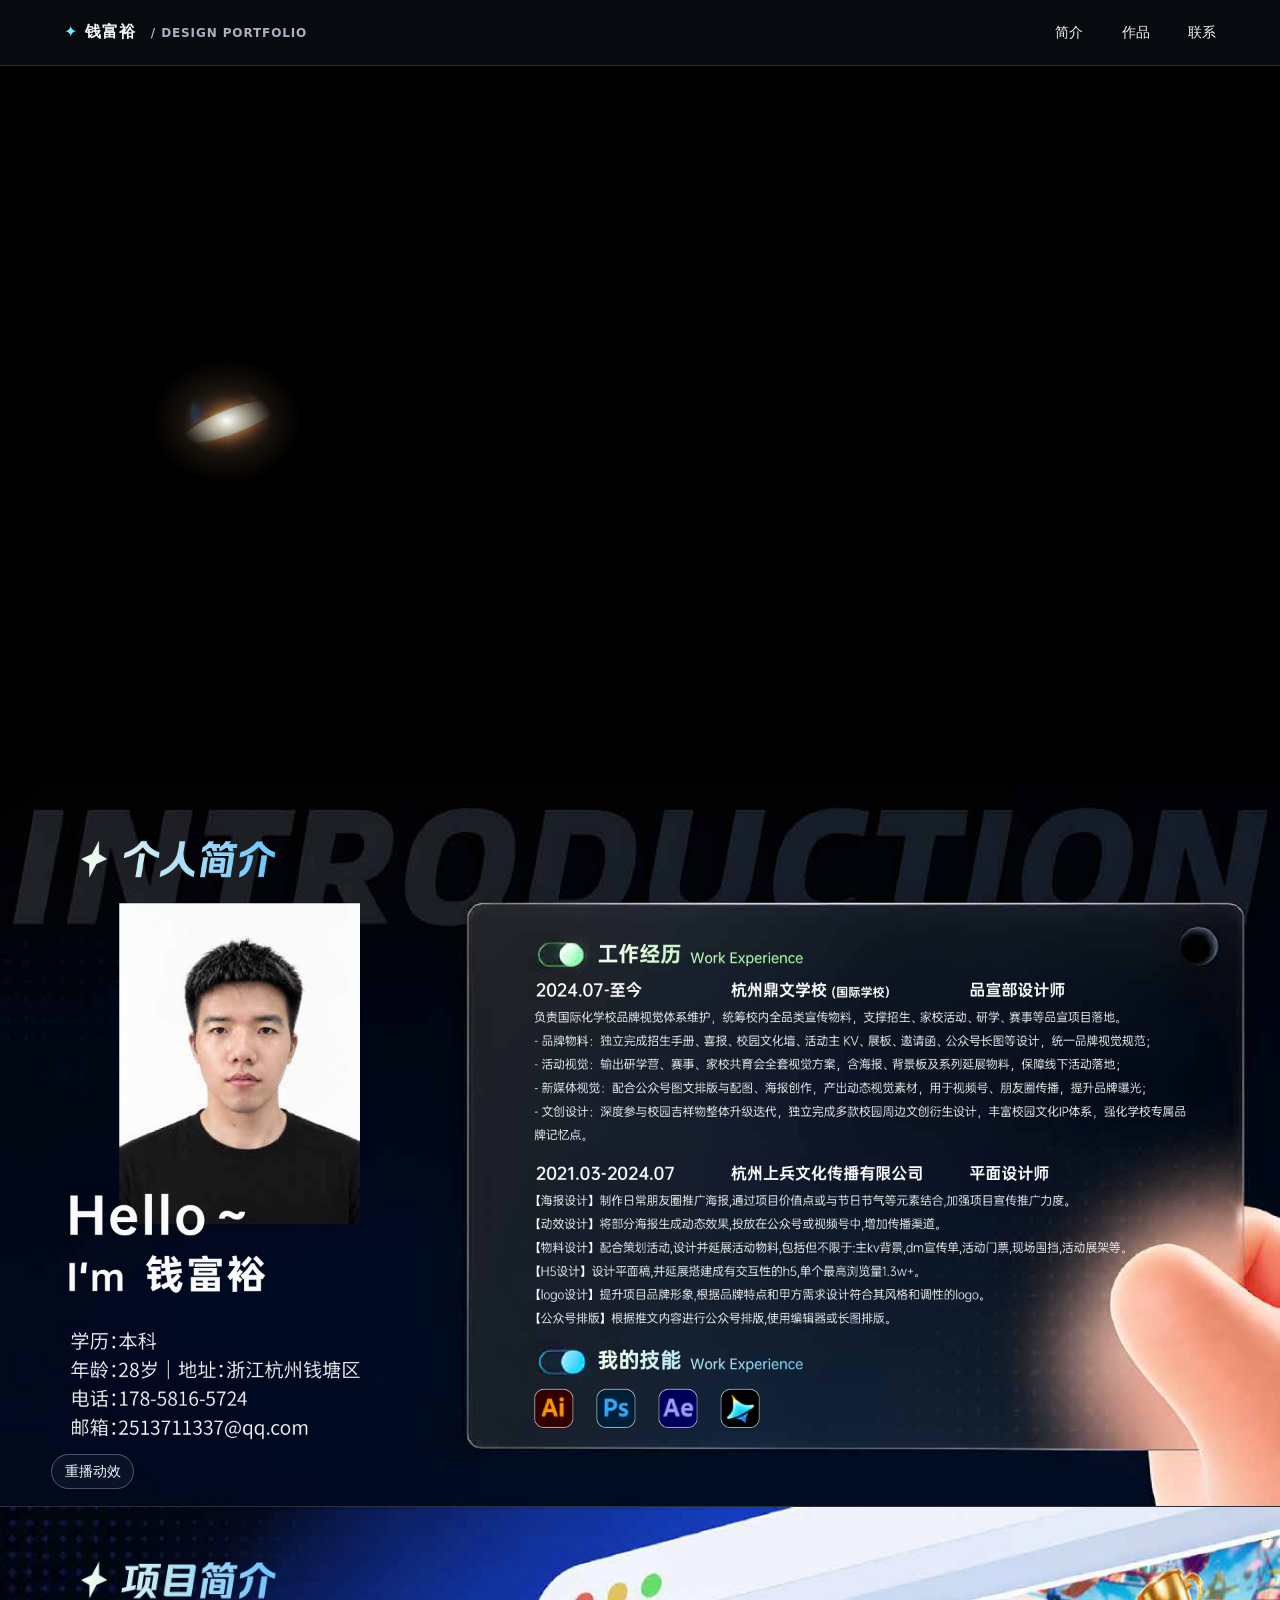
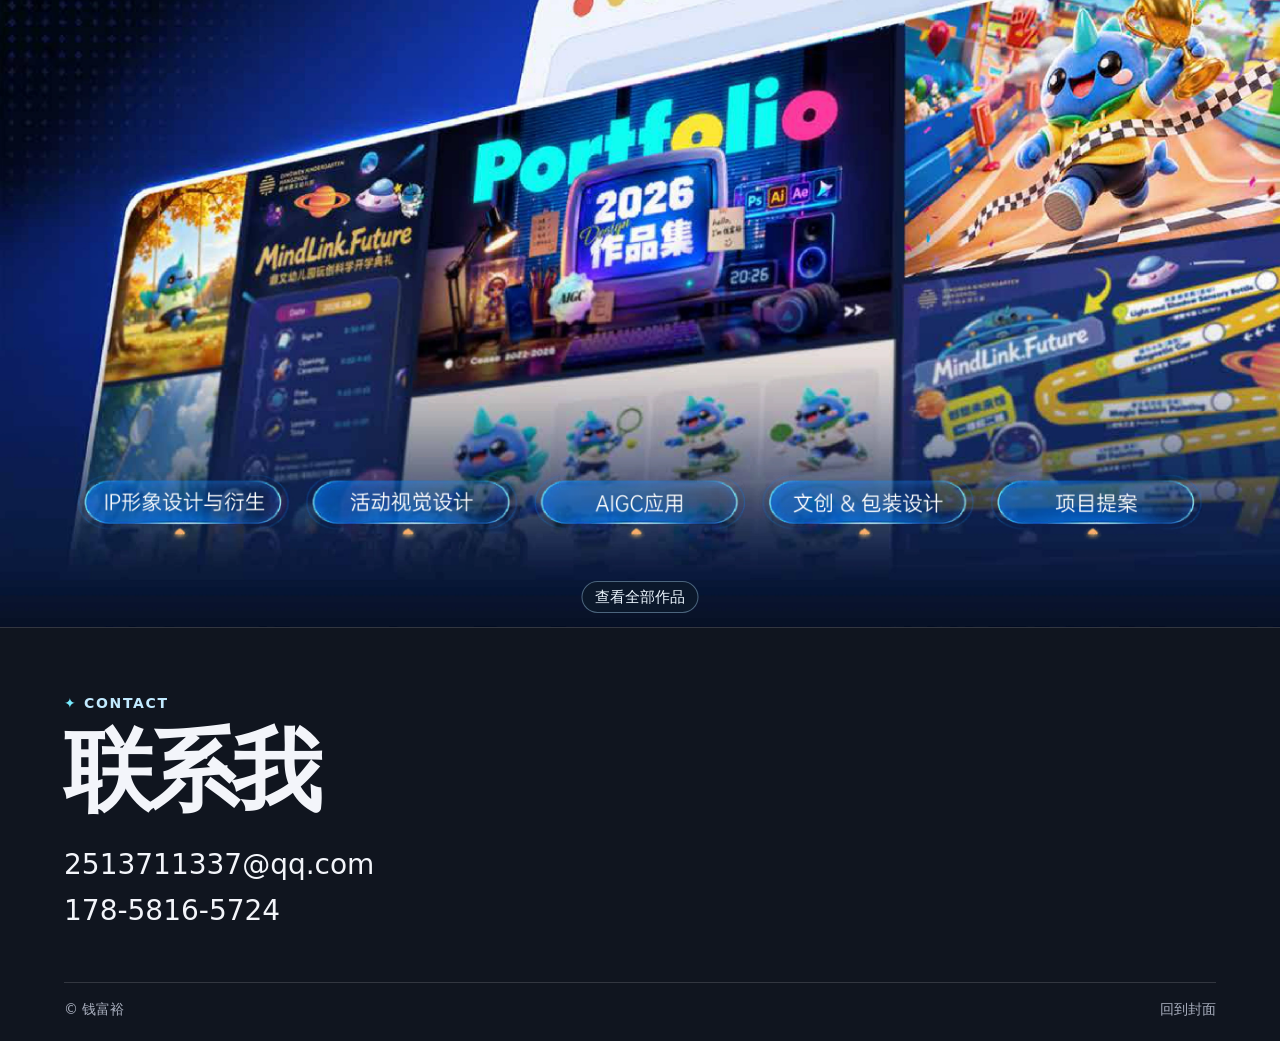
==== commit d4027690: "Prevent stalled mobile image loads from blocking the portfolio" ====
--- a/index.html
+++ b/index.html
@@ -5,8 +5,8 @@
 <meta name="viewport" content="width=device-width, initial-scale=1">
 <meta name="description" content="钱富裕的视觉品牌设计作品集，涵盖 IP 形象、活动视觉、AIGC、文创包装与项目提案。">
 <title>钱富裕 · 视觉品牌设计作品集</title>
-<link rel="stylesheet" href="style.css?v=17">
-<script defer src="app.js?v=17"></script>
+<link rel="stylesheet" href="style.css?v=18">
+<script defer src="app.js?v=18"></script>
 <noscript><style>.cover .lamp-darkness{display:none!important}</style></noscript>
 </head>
 <body>
@@ -28,16 +28,16 @@
 </section>
 <section id="about" class="about" aria-labelledby="about-title">
 <div class="intro-art" aria-hidden="true">
-<img class="intro-base" loading="lazy" fetchpriority="low" src="media/intro-base-complete.webp?v=14" width="3840" height="2160" alt="">
+<picture class="responsive-art"><source media="(max-width: 760px), (max-width: 1024px) and (pointer: coarse)" srcset="media/mobile/intro-base-complete.webp"><img class="intro-base" loading="lazy" fetchpriority="low" src="media/intro-base-complete.webp?v=14" width="3840" height="2160" alt=""></picture>
 <div class="intro-grip">
-<img loading="lazy" fetchpriority="low" src="media/intro-grip-latest.webp?v=14" width="2448" height="1815" alt="">
+<picture class="responsive-art"><source media="(max-width: 760px), (max-width: 1024px) and (pointer: coarse)" srcset="media/mobile/intro-grip-latest.webp"><img loading="lazy" fetchpriority="low" src="media/intro-grip-latest.webp?v=14" width="2448" height="1815" alt=""></picture>
 <div class="intro-copy">
-<img loading="lazy" fetchpriority="low" src="media/intro-copy-latest.webp?v=14" width="2448" height="1815" alt="">
-<img loading="lazy" fetchpriority="low" src="media/intro-copy-latest.webp?v=14" width="2448" height="1815" alt="">
-<img loading="lazy" fetchpriority="low" src="media/intro-copy-latest.webp?v=14" width="2448" height="1815" alt="">
+<picture class="responsive-art"><source media="(max-width: 760px), (max-width: 1024px) and (pointer: coarse)" srcset="media/mobile/intro-copy-latest.webp"><img loading="lazy" fetchpriority="low" src="media/intro-copy-latest.webp?v=14" width="2448" height="1815" alt=""></picture>
+<picture class="responsive-art"><source media="(max-width: 760px), (max-width: 1024px) and (pointer: coarse)" srcset="media/mobile/intro-copy-latest.webp"><img loading="lazy" fetchpriority="low" src="media/intro-copy-latest.webp?v=14" width="2448" height="1815" alt=""></picture>
+<picture class="responsive-art"><source media="(max-width: 760px), (max-width: 1024px) and (pointer: coarse)" srcset="media/mobile/intro-copy-latest.webp"><img loading="lazy" fetchpriority="low" src="media/intro-copy-latest.webp?v=14" width="2448" height="1815" alt=""></picture>
 </div>
 </div>
-<img class="intro-final" loading="lazy" fetchpriority="low" src="media/intro-final-latest.webp?v=14" width="3840" height="2160" alt="">
+<picture class="responsive-art"><source media="(max-width: 760px), (max-width: 1024px) and (pointer: coarse)" srcset="media/mobile/intro-final-latest.webp"><img class="intro-final" loading="lazy" fetchpriority="low" src="media/intro-final-latest.webp?v=14" width="3840" height="2160" alt=""></picture>
 </div>
 <div class="about-inner">
 <div class="profile"><p class="eyebrow"><span>✦</span> 个人简介</p><img src="media/portrait.webp" width="251" height="334" alt="钱富裕的肖像" loading="lazy"><h1 id="about-title"><span>Hello~</span><br>我是钱富裕</h1><p>视觉品牌设计师 · 5 年经验<br>浙江杭州 · 本科</p></div>
@@ -55,8 +55,8 @@
 </section>
 <section id="work" class="work-section" aria-labelledby="work-title">
 <div class="work-curtain" hidden>
-<img class="project-back" loading="lazy" fetchpriority="low" src="media/project-back.webp?v=14" width="2880" height="1620" alt="">
-<img class="project-lights" loading="lazy" fetchpriority="low" src="media/project-lights.webp?v=14" width="2880" height="192" alt="">
+<picture class="responsive-art"><source media="(max-width: 760px), (max-width: 1024px) and (pointer: coarse)" srcset="media/mobile/project-back.webp"><img class="project-back" loading="lazy" fetchpriority="low" src="media/project-back.webp?v=14" width="2880" height="1620" alt=""></picture>
+<picture class="responsive-art"><source media="(max-width: 760px), (max-width: 1024px) and (pointer: coarse)" srcset="media/mobile/project-lights.webp"><img class="project-lights" loading="lazy" fetchpriority="low" src="media/project-lights.webp?v=14" width="2880" height="192" alt=""></picture>
 <div class="curtain-categories" role="group" aria-label="浏览作品分类"></div>
 <button class="curtain-all" type="button">查看全部作品</button>
 </div>
--- a/style.css
+++ b/style.css
@@ -7,14 +7,14 @@
 .intro-base,.intro-final,.intro-copy,.intro-copy img{inset:0}
 .intro-grip{inset:15.9722% 0 0 36.25%;opacity:0;transform-origin:90% 65%}
 .intro-copy img{opacity:0}
-.intro-copy img:nth-child(1){clip-path:inset(0 0 59% 0)}
-.intro-copy img:nth-child(2){clip-path:inset(41% 0 28% 0)}
-.intro-copy img:nth-child(3){clip-path:inset(72% 0 0 0)}
+.intro-copy picture:nth-child(1) img{clip-path:inset(0 0 59% 0)}
+.intro-copy picture:nth-child(2) img{clip-path:inset(41% 0 28% 0)}
+.intro-copy picture:nth-child(3) img{clip-path:inset(72% 0 0 0)}
 .intro-art.is-ready .intro-final{opacity:0}
 .intro-art.is-playing .intro-grip{animation:intro-swing 1.32s both}
 .intro-art.is-playing .intro-copy img{animation:intro-type .46s 1.36s both}
-.intro-art.is-playing .intro-copy img:nth-child(2){animation-delay:1.51s}
-.intro-art.is-playing .intro-copy img:nth-child(3){animation-delay:1.66s}
+.intro-art.is-playing .intro-copy picture:nth-child(2) img{animation-delay:1.51s}
+.intro-art.is-playing .intro-copy picture:nth-child(3) img{animation-delay:1.66s}
 .intro-art.is-playing .intro-final{animation:intro-freeze .16s 2.16s both}
 @keyframes intro-swing{
   0%{opacity:0;transform:translateX(108%) rotate(16deg)}
@@ -147,3 +147,5 @@
   -webkit-user-drag: none;
   user-select: none;
 }
+
+.responsive-art{display:contents}
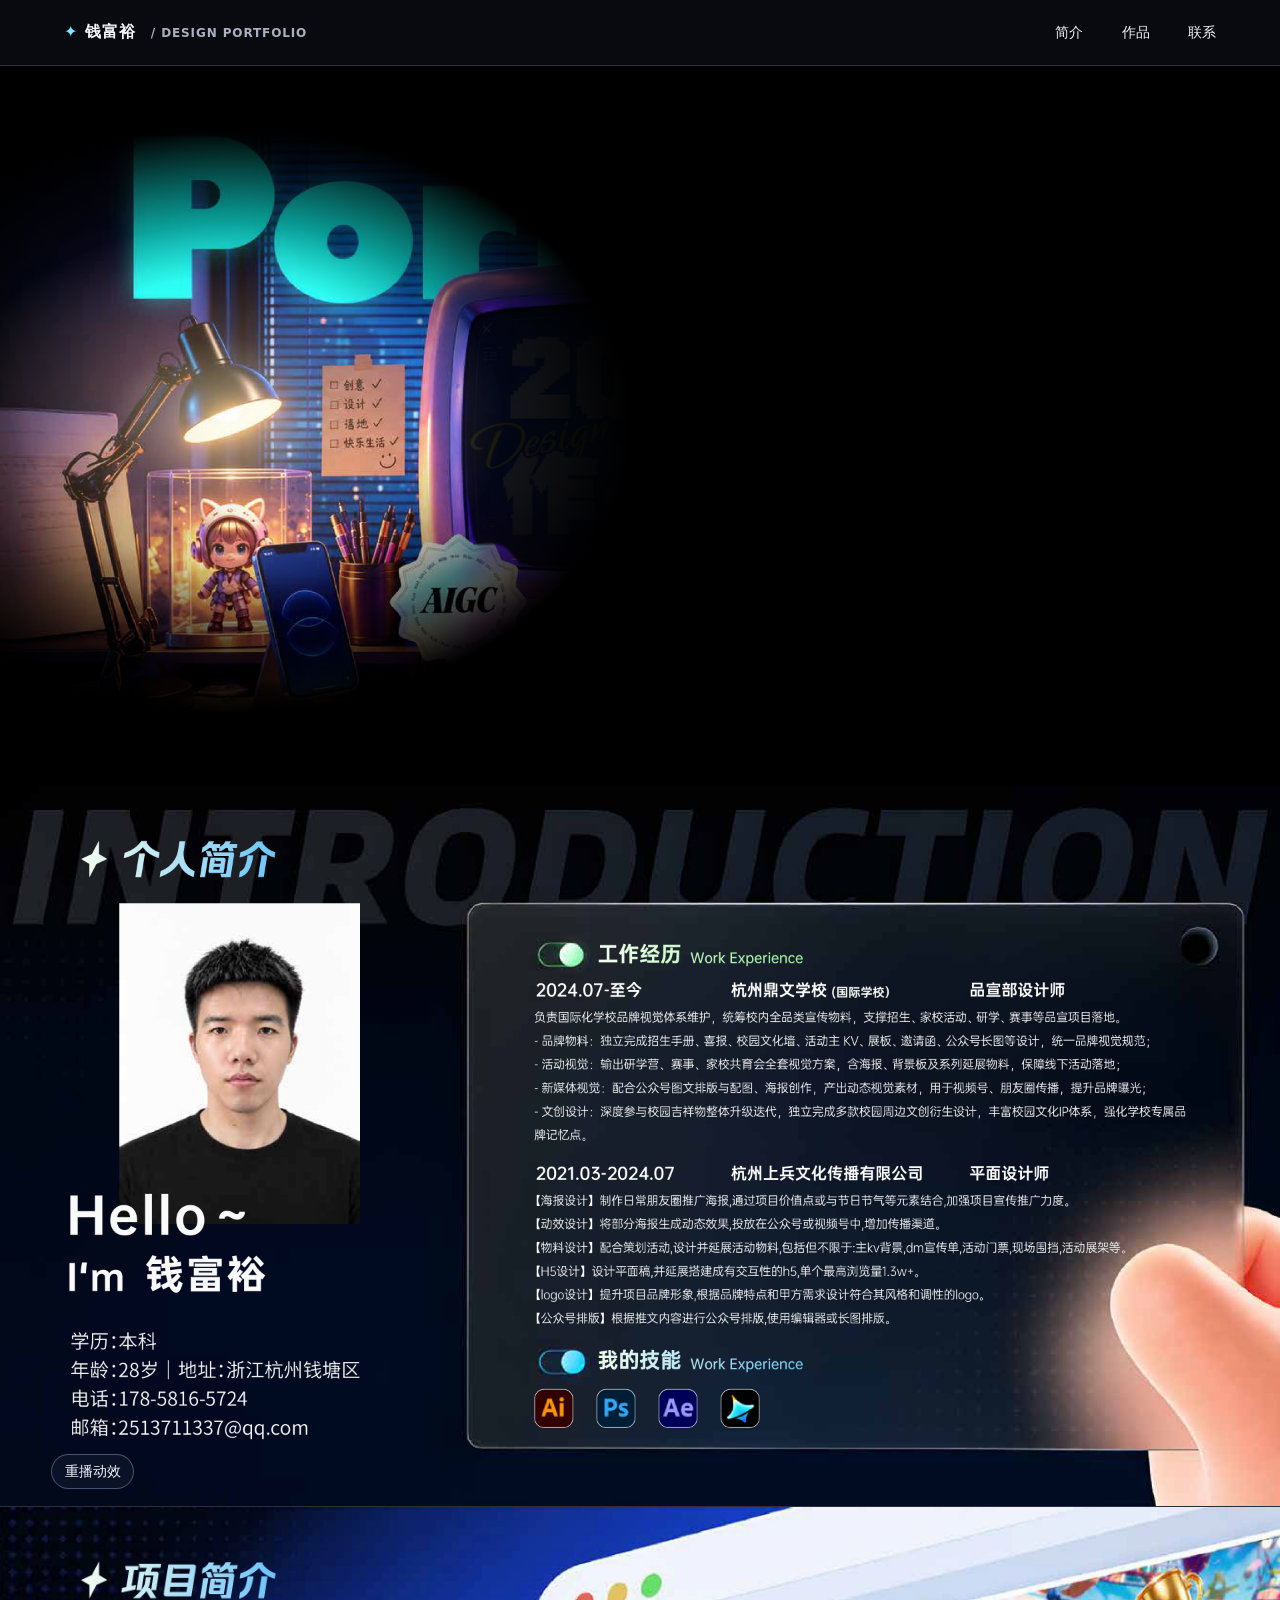
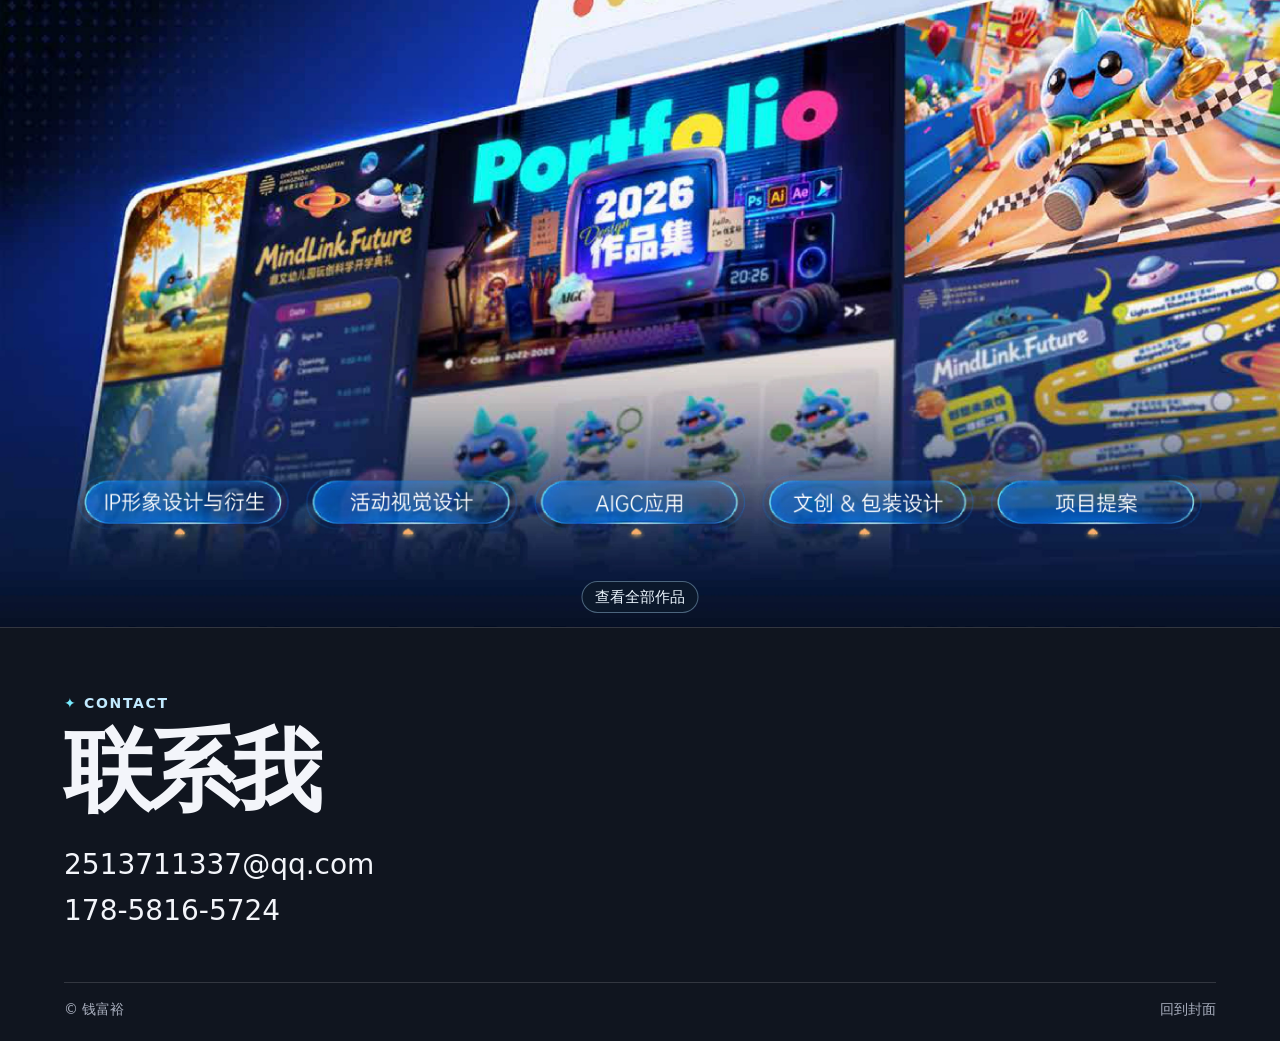
==== commit 54fdc98f: "Open shared portfolio links at the cover on mobile" ====
--- a/index.html
+++ b/index.html
@@ -3,6 +3,15 @@
 <head>
 <meta charset="utf-8">
 <meta name="viewport" content="width=device-width, initial-scale=1">
+<script>
+if (matchMedia('(max-width: 760px), (hover: none) and (pointer: coarse)').matches) {
+  history.scrollRestoration = 'manual';
+  // Clear a shared Works fragment before the browser can scroll to that section.
+  if (location.hash === '#work') {
+    history.replaceState(history.state, '', location.pathname + location.search);
+  }
+}
+</script>
 <meta name="description" content="钱富裕的视觉品牌设计作品集，涵盖 IP 形象、活动视觉、AIGC、文创包装与项目提案。">
 <title>钱富裕 · 视觉品牌设计作品集</title>
 <link rel="stylesheet" href="style.css?v=18">
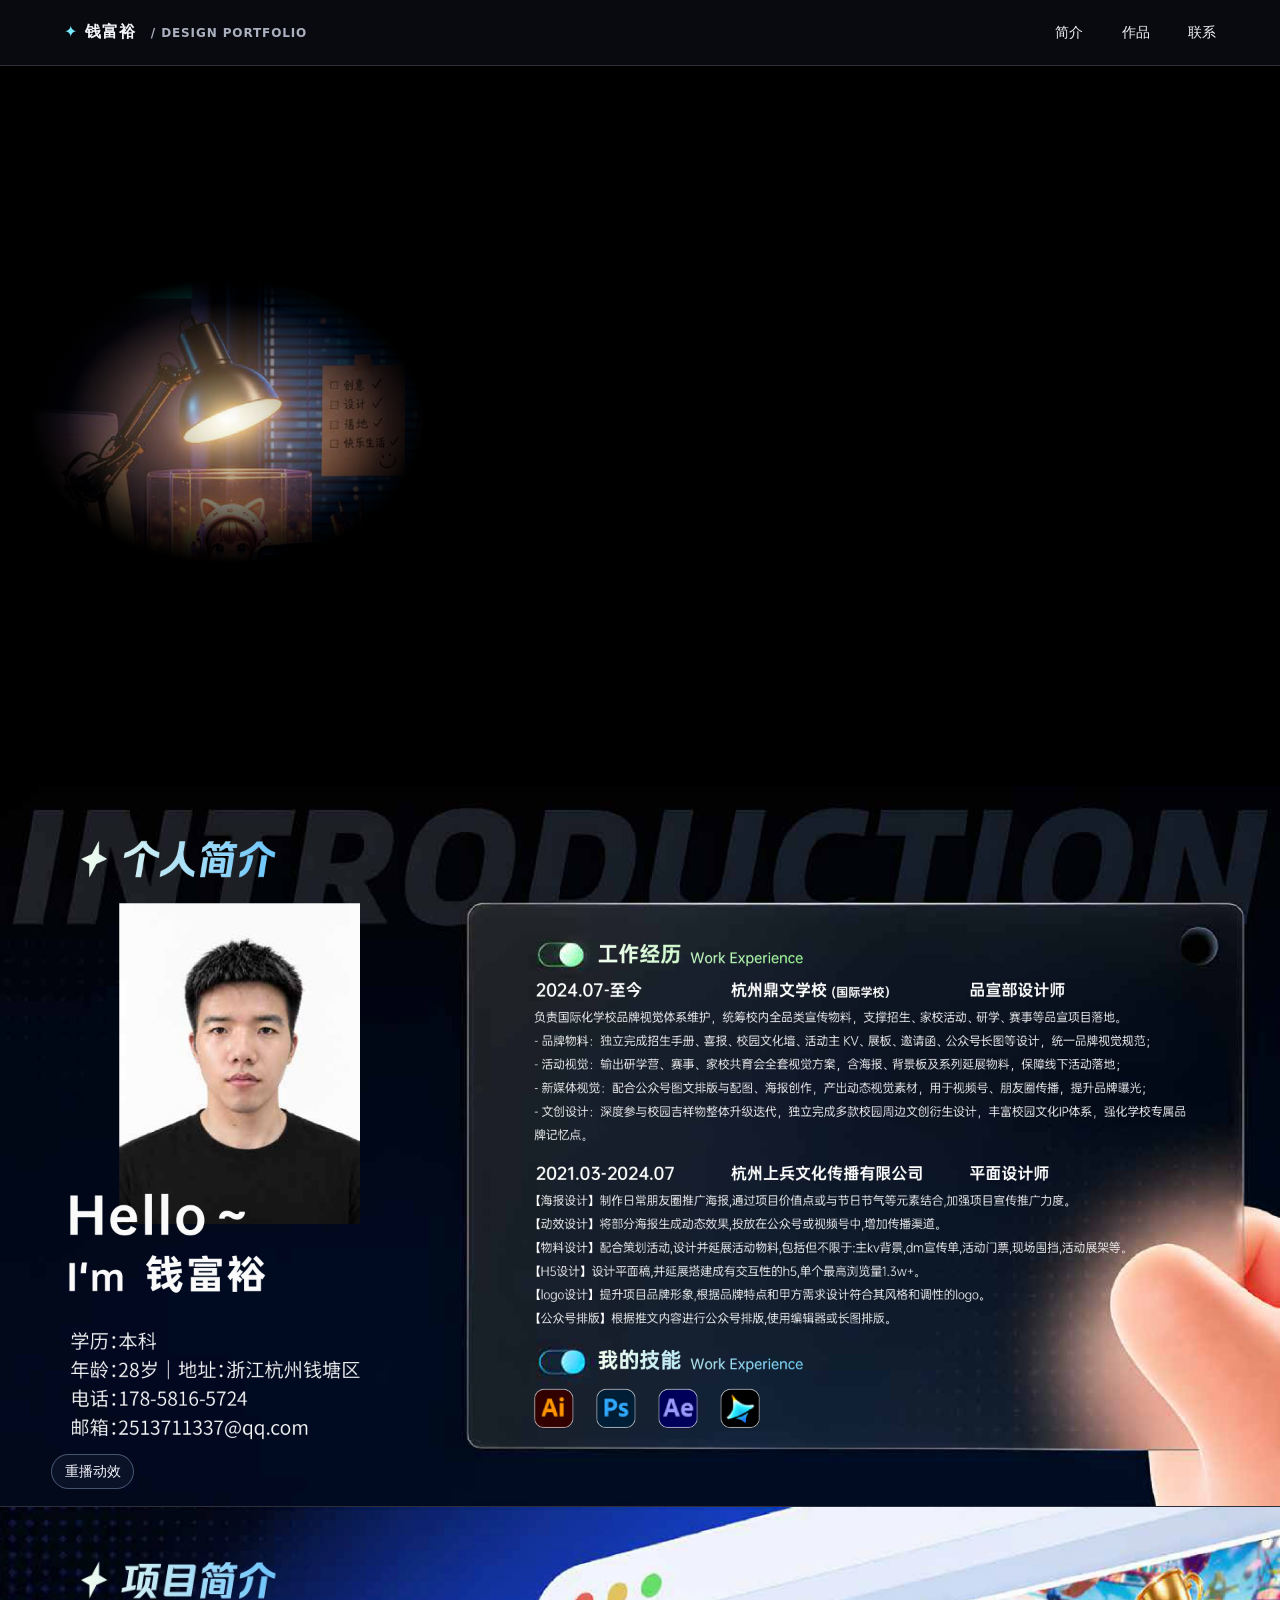
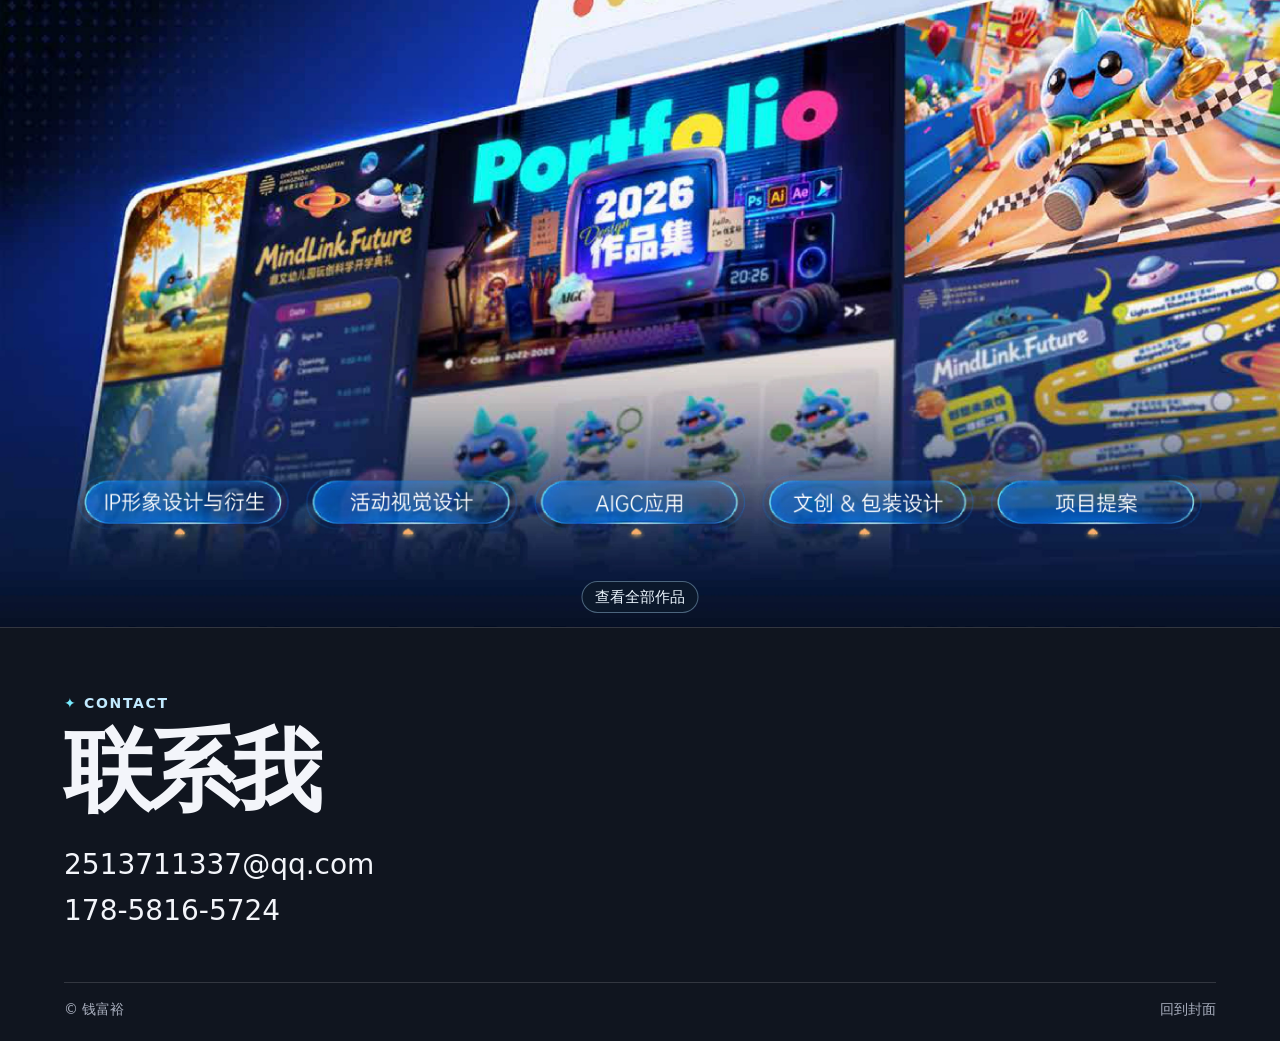
==== commit 9321b583: "Keep legacy work URLs on the cover and prioritize the lamp reveal" ====
--- a/index.html
+++ b/index.html
@@ -4,27 +4,26 @@
 <meta charset="utf-8">
 <meta name="viewport" content="width=device-width, initial-scale=1">
 <script>
-if (matchMedia('(max-width: 760px), (hover: none) and (pointer: coarse)').matches) {
-  history.scrollRestoration = 'manual';
-  // Clear a shared Works fragment before the browser can scroll to that section.
-  if (location.hash === '#work') {
-    history.replaceState(history.state, '', location.pathname + location.search);
-  }
+const mobileStart = matchMedia('(max-width: 760px), (hover: none) and (pointer: coarse)').matches;
+if (mobileStart) history.scrollRestoration = 'manual';
+if (location.hash === '#work' || (mobileStart && location.hash === '#portfolio-work')) {
+  history.replaceState(history.state, '', location.pathname + location.search);
 }
 </script>
 <meta name="description" content="钱富裕的视觉品牌设计作品集，涵盖 IP 形象、活动视觉、AIGC、文创包装与项目提案。">
 <title>钱富裕 · 视觉品牌设计作品集</title>
+<link rel="preload" as="image" media="(max-width: 760px)" imagesrcset="media/cover-off-960.webp?v=14 960w, media/cover-off-1440.webp?v=14 1440w" imagesizes="100vw" fetchpriority="high">
 <link rel="stylesheet" href="style.css?v=18">
-<script defer src="app.js?v=18"></script>
+<script defer src="app.js?v=19"></script>
 <noscript><style>.cover .lamp-darkness{display:none!important}</style></noscript>
 </head>
 <body>
-<header class="bar"><a class="brand" href="#home"><span class="mark">✦</span> 钱富裕 <span class="brand-en">/ DESIGN PORTFOLIO</span></a><nav aria-label="网站导航"><a href="#about">简介</a><a href="#work">作品</a><a href="#contact">联系</a></nav></header>
+<header class="bar"><a class="brand" href="#home"><span class="mark">✦</span> 钱富裕 <span class="brand-en">/ DESIGN PORTFOLIO</span></a><nav aria-label="网站导航"><a href="#about">简介</a><a href="#portfolio-work">作品</a><a href="#contact">联系</a></nav></header>
 <main id="home">
 <section class="cover is-lamp-starting" aria-label="钱富裕 2026 视觉品牌设计作品集">
 <picture class="cover-art">
 <source media="(max-width: 760px)" srcset="media/cover-960.webp?v=14 960w, media/cover-1440.webp?v=14 1440w" sizes="100vw">
-<img src="media/cover-latest.webp?v=14" width="3840" height="2160" alt="原版作品集封面：霓虹色 Portfolio 字样与显示着 2026 作品集的复古电脑" decoding="async" fetchpriority="high">
+<img src="media/cover-latest.webp?v=14" width="3840" height="2160" alt="原版作品集封面：霓虹色 Portfolio 字样与显示着 2026 作品集的复古电脑" decoding="async" fetchpriority="low">
 </picture>
 <picture class="cover-art cover-off" aria-hidden="true">
 <source media="(max-width: 760px)" srcset="media/cover-off-960.webp?v=14 960w, media/cover-off-1440.webp?v=14 1440w" sizes="100vw">
@@ -62,7 +61,7 @@
 </div>
 <button id="replay" class="replay" type="button" hidden>重播动效</button>
 </section>
-<section id="work" class="work-section" aria-labelledby="work-title">
+<section id="portfolio-work" class="work-section" aria-labelledby="work-title">
 <div class="work-curtain" hidden>
 <picture class="responsive-art"><source media="(max-width: 760px), (max-width: 1024px) and (pointer: coarse)" srcset="media/mobile/project-back.webp"><img class="project-back" loading="lazy" fetchpriority="low" src="media/project-back.webp?v=14" width="2880" height="1620" alt=""></picture>
 <picture class="responsive-art"><source media="(max-width: 760px), (max-width: 1024px) and (pointer: coarse)" srcset="media/mobile/project-lights.webp"><img class="project-lights" loading="lazy" fetchpriority="low" src="media/project-lights.webp?v=14" width="2880" height="192" alt=""></picture>
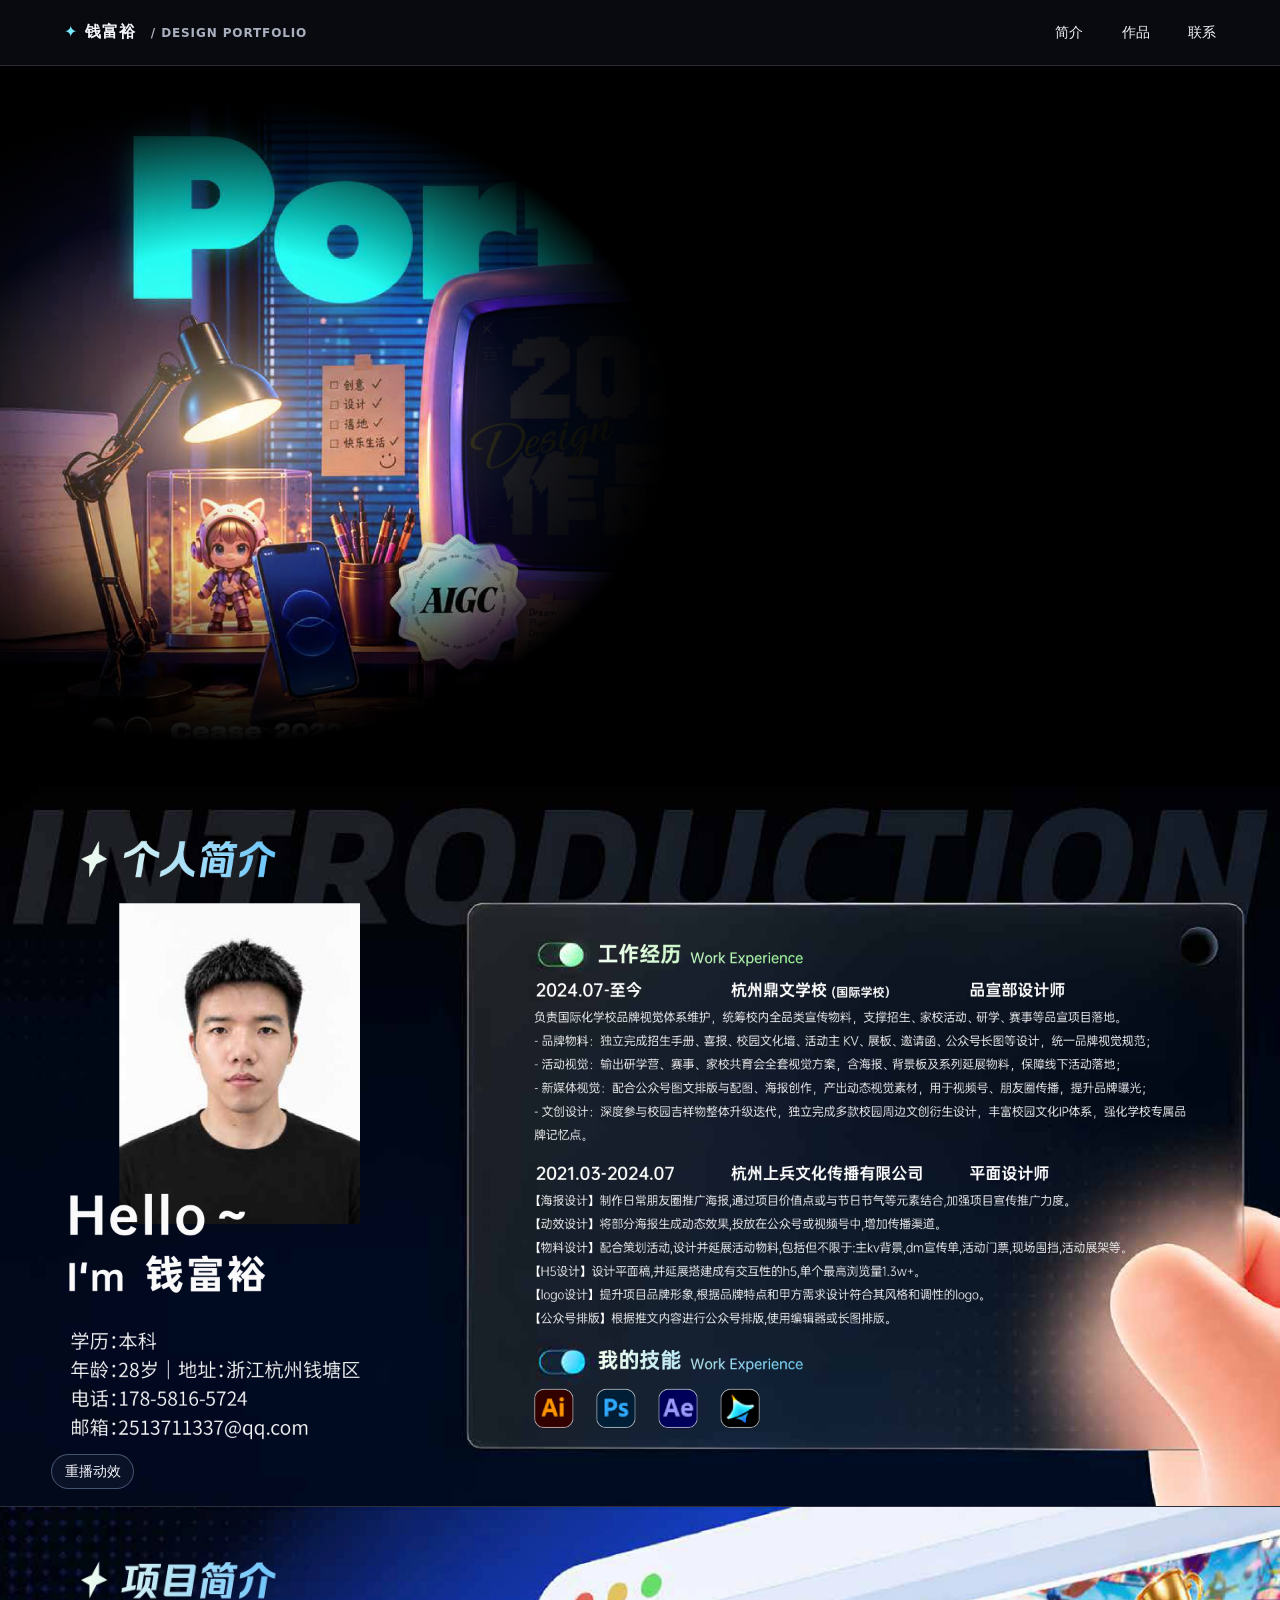
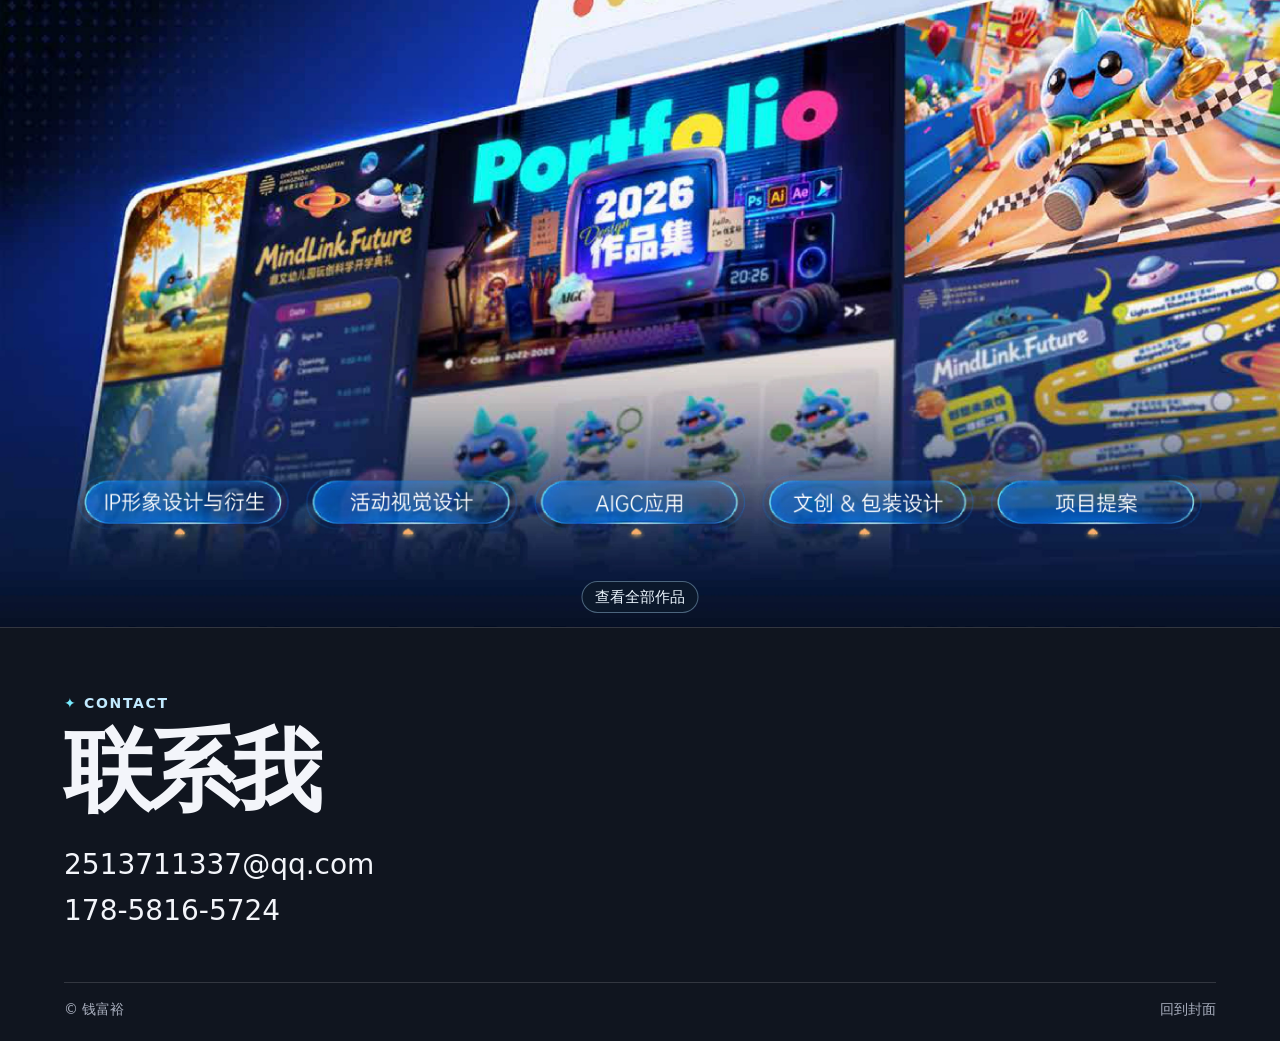
==== commit a6914ec6: "Load the cover first and defer mobile artwork until needed" ====
--- a/index.html
+++ b/index.html
@@ -12,9 +12,10 @@
 </script>
 <meta name="description" content="钱富裕的视觉品牌设计作品集，涵盖 IP 形象、活动视觉、AIGC、文创包装与项目提案。">
 <title>钱富裕 · 视觉品牌设计作品集</title>
-<link rel="preload" as="image" media="(max-width: 760px)" imagesrcset="media/cover-off-960.webp?v=14 960w, media/cover-off-1440.webp?v=14 1440w" imagesizes="100vw" fetchpriority="high">
-<link rel="stylesheet" href="style.css?v=18">
-<script defer src="app.js?v=19"></script>
+<link rel="preload" as="image" media="(max-width: 480px)" href="media/mobile/cover-off-640.webp" fetchpriority="high">
+<link rel="preload" as="image" media="(min-width: 481px) and (max-width: 760px)" imagesrcset="media/cover-off-960.webp?v=14 960w, media/cover-off-1440.webp?v=14 1440w" imagesizes="100vw" fetchpriority="high">
+<link rel="stylesheet" href="style.css?v=20">
+<script defer src="app.js?v=20"></script>
 <noscript><style>.cover .lamp-darkness{display:none!important}</style></noscript>
 </head>
 <body>
@@ -22,10 +23,12 @@
 <main id="home">
 <section class="cover is-lamp-starting" aria-label="钱富裕 2026 视觉品牌设计作品集">
 <picture class="cover-art">
-<source media="(max-width: 760px)" srcset="media/cover-960.webp?v=14 960w, media/cover-1440.webp?v=14 1440w" sizes="100vw">
-<img src="media/cover-latest.webp?v=14" width="3840" height="2160" alt="原版作品集封面：霓虹色 Portfolio 字样与显示着 2026 作品集的复古电脑" decoding="async" fetchpriority="low">
+<source media="(max-width: 480px)" data-srcset="media/mobile/cover-640.webp">
+<source media="(max-width: 760px)" data-srcset="media/cover-960.webp?v=14 960w, media/cover-1440.webp?v=14 1440w" sizes="100vw">
+<img data-src="media/cover-latest.webp?v=14" width="3840" height="2160" alt="原版作品集封面：霓虹色 Portfolio 字样与显示着 2026 作品集的复古电脑" decoding="async" fetchpriority="low">
 </picture>
 <picture class="cover-art cover-off" aria-hidden="true">
+<source media="(max-width: 480px)" srcset="media/mobile/cover-off-640.webp">
 <source media="(max-width: 760px)" srcset="media/cover-off-960.webp?v=14 960w, media/cover-off-1440.webp?v=14 1440w" sizes="100vw">
 <img src="media/cover-off-latest.webp?v=14" width="3840" height="2160" alt="" decoding="async" fetchpriority="high">
 </picture>
@@ -36,19 +39,19 @@
 </section>
 <section id="about" class="about" aria-labelledby="about-title">
 <div class="intro-art" aria-hidden="true">
-<picture class="responsive-art"><source media="(max-width: 760px), (max-width: 1024px) and (pointer: coarse)" srcset="media/mobile/intro-base-complete.webp"><img class="intro-base" loading="lazy" fetchpriority="low" src="media/intro-base-complete.webp?v=14" width="3840" height="2160" alt=""></picture>
+<picture class="responsive-art"><source media="(max-width: 760px), (max-width: 1024px) and (pointer: coarse)" data-srcset="media/mobile/intro-base-complete.webp"><img class="intro-base" loading="lazy" fetchpriority="low" data-src="media/intro-base-complete.webp?v=14" width="3840" height="2160" alt=""></picture>
 <div class="intro-grip">
-<picture class="responsive-art"><source media="(max-width: 760px), (max-width: 1024px) and (pointer: coarse)" srcset="media/mobile/intro-grip-latest.webp"><img loading="lazy" fetchpriority="low" src="media/intro-grip-latest.webp?v=14" width="2448" height="1815" alt=""></picture>
+<picture class="responsive-art"><source media="(max-width: 760px), (max-width: 1024px) and (pointer: coarse)" data-srcset="media/mobile/intro-grip-latest.webp"><img loading="lazy" fetchpriority="low" data-src="media/intro-grip-latest.webp?v=14" width="2448" height="1815" alt=""></picture>
 <div class="intro-copy">
-<picture class="responsive-art"><source media="(max-width: 760px), (max-width: 1024px) and (pointer: coarse)" srcset="media/mobile/intro-copy-latest.webp"><img loading="lazy" fetchpriority="low" src="media/intro-copy-latest.webp?v=14" width="2448" height="1815" alt=""></picture>
-<picture class="responsive-art"><source media="(max-width: 760px), (max-width: 1024px) and (pointer: coarse)" srcset="media/mobile/intro-copy-latest.webp"><img loading="lazy" fetchpriority="low" src="media/intro-copy-latest.webp?v=14" width="2448" height="1815" alt=""></picture>
-<picture class="responsive-art"><source media="(max-width: 760px), (max-width: 1024px) and (pointer: coarse)" srcset="media/mobile/intro-copy-latest.webp"><img loading="lazy" fetchpriority="low" src="media/intro-copy-latest.webp?v=14" width="2448" height="1815" alt=""></picture>
+<picture class="responsive-art"><source media="(max-width: 760px), (max-width: 1024px) and (pointer: coarse)" data-srcset="media/mobile/intro-copy-latest.webp"><img loading="lazy" fetchpriority="low" data-src="media/intro-copy-latest.webp?v=14" width="2448" height="1815" alt=""></picture>
+<picture class="responsive-art"><source media="(max-width: 760px), (max-width: 1024px) and (pointer: coarse)" data-srcset="media/mobile/intro-copy-latest.webp"><img loading="lazy" fetchpriority="low" data-src="media/intro-copy-latest.webp?v=14" width="2448" height="1815" alt=""></picture>
+<picture class="responsive-art"><source media="(max-width: 760px), (max-width: 1024px) and (pointer: coarse)" data-srcset="media/mobile/intro-copy-latest.webp"><img loading="lazy" fetchpriority="low" data-src="media/intro-copy-latest.webp?v=14" width="2448" height="1815" alt=""></picture>
 </div>
 </div>
-<picture class="responsive-art"><source media="(max-width: 760px), (max-width: 1024px) and (pointer: coarse)" srcset="media/mobile/intro-final-latest.webp"><img class="intro-final" loading="lazy" fetchpriority="low" src="media/intro-final-latest.webp?v=14" width="3840" height="2160" alt=""></picture>
+<picture class="responsive-art"><source media="(max-width: 760px), (max-width: 1024px) and (pointer: coarse)" data-srcset="media/mobile/intro-final-latest.webp"><img class="intro-final" loading="lazy" fetchpriority="low" data-src="media/intro-final-latest.webp?v=14" width="3840" height="2160" alt=""></picture>
 </div>
 <div class="about-inner">
-<div class="profile"><p class="eyebrow"><span>✦</span> 个人简介</p><img src="media/portrait.webp" width="251" height="334" alt="钱富裕的肖像" loading="lazy"><h1 id="about-title"><span>Hello~</span><br>我是钱富裕</h1><p>视觉品牌设计师 · 5 年经验<br>浙江杭州 · 本科</p></div>
+<div class="profile"><p class="eyebrow"><span>✦</span> 个人简介</p><img data-src="media/portrait.webp" width="251" height="334" alt="钱富裕的肖像" loading="lazy"><h1 id="about-title"><span>Hello~</span><br>我是钱富裕</h1><p>视觉品牌设计师 · 5 年经验<br>浙江杭州 · 本科</p></div>
 <div class="throw-stage">
 <article class="glass"><div class="glass-copy">
 <p class="eyebrow"><span class="switch"></span> 工作经历 <small>Work Experience</small></p>
@@ -63,8 +66,8 @@
 </section>
 <section id="portfolio-work" class="work-section" aria-labelledby="work-title">
 <div class="work-curtain" hidden>
-<picture class="responsive-art"><source media="(max-width: 760px), (max-width: 1024px) and (pointer: coarse)" srcset="media/mobile/project-back.webp"><img class="project-back" loading="lazy" fetchpriority="low" src="media/project-back.webp?v=14" width="2880" height="1620" alt=""></picture>
-<picture class="responsive-art"><source media="(max-width: 760px), (max-width: 1024px) and (pointer: coarse)" srcset="media/mobile/project-lights.webp"><img class="project-lights" loading="lazy" fetchpriority="low" src="media/project-lights.webp?v=14" width="2880" height="192" alt=""></picture>
+<picture class="responsive-art"><source media="(max-width: 760px), (max-width: 1024px) and (pointer: coarse)" data-srcset="media/mobile/project-back.webp"><img class="project-back" loading="lazy" fetchpriority="low" data-src="media/project-back.webp?v=14" width="2880" height="1620" alt=""></picture>
+<picture class="responsive-art"><source media="(max-width: 760px), (max-width: 1024px) and (pointer: coarse)" data-srcset="media/mobile/project-lights.webp"><img class="project-lights" loading="lazy" fetchpriority="low" data-src="media/project-lights.webp?v=14" width="2880" height="192" alt=""></picture>
 <div class="curtain-categories" role="group" aria-label="浏览作品分类"></div>
 <button class="curtain-all" type="button">查看全部作品</button>
 </div>
--- a/style.css
+++ b/style.css
@@ -149,3 +149,6 @@
 }
 
 .responsive-art{display:contents}
+
+.case-content .case-slice{margin:0}
+.case-content .case-slice img{border-radius:0}
